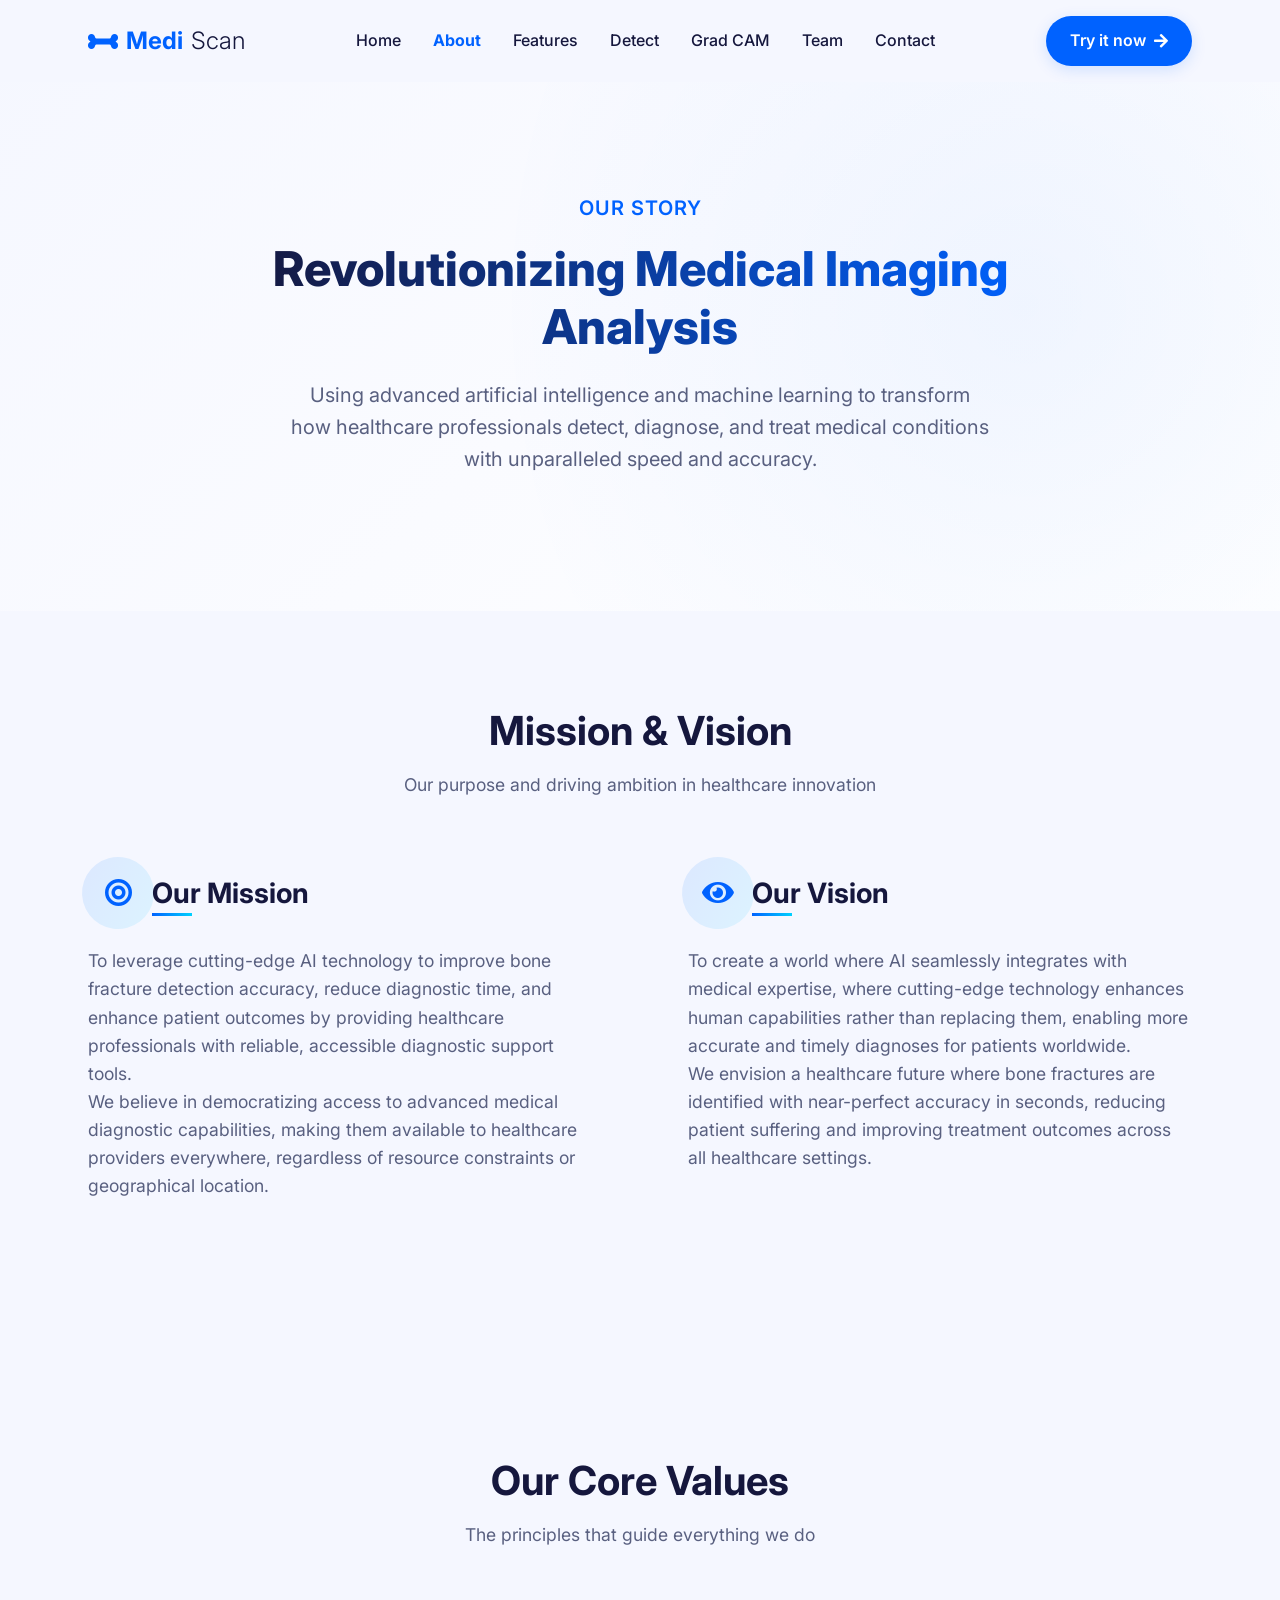
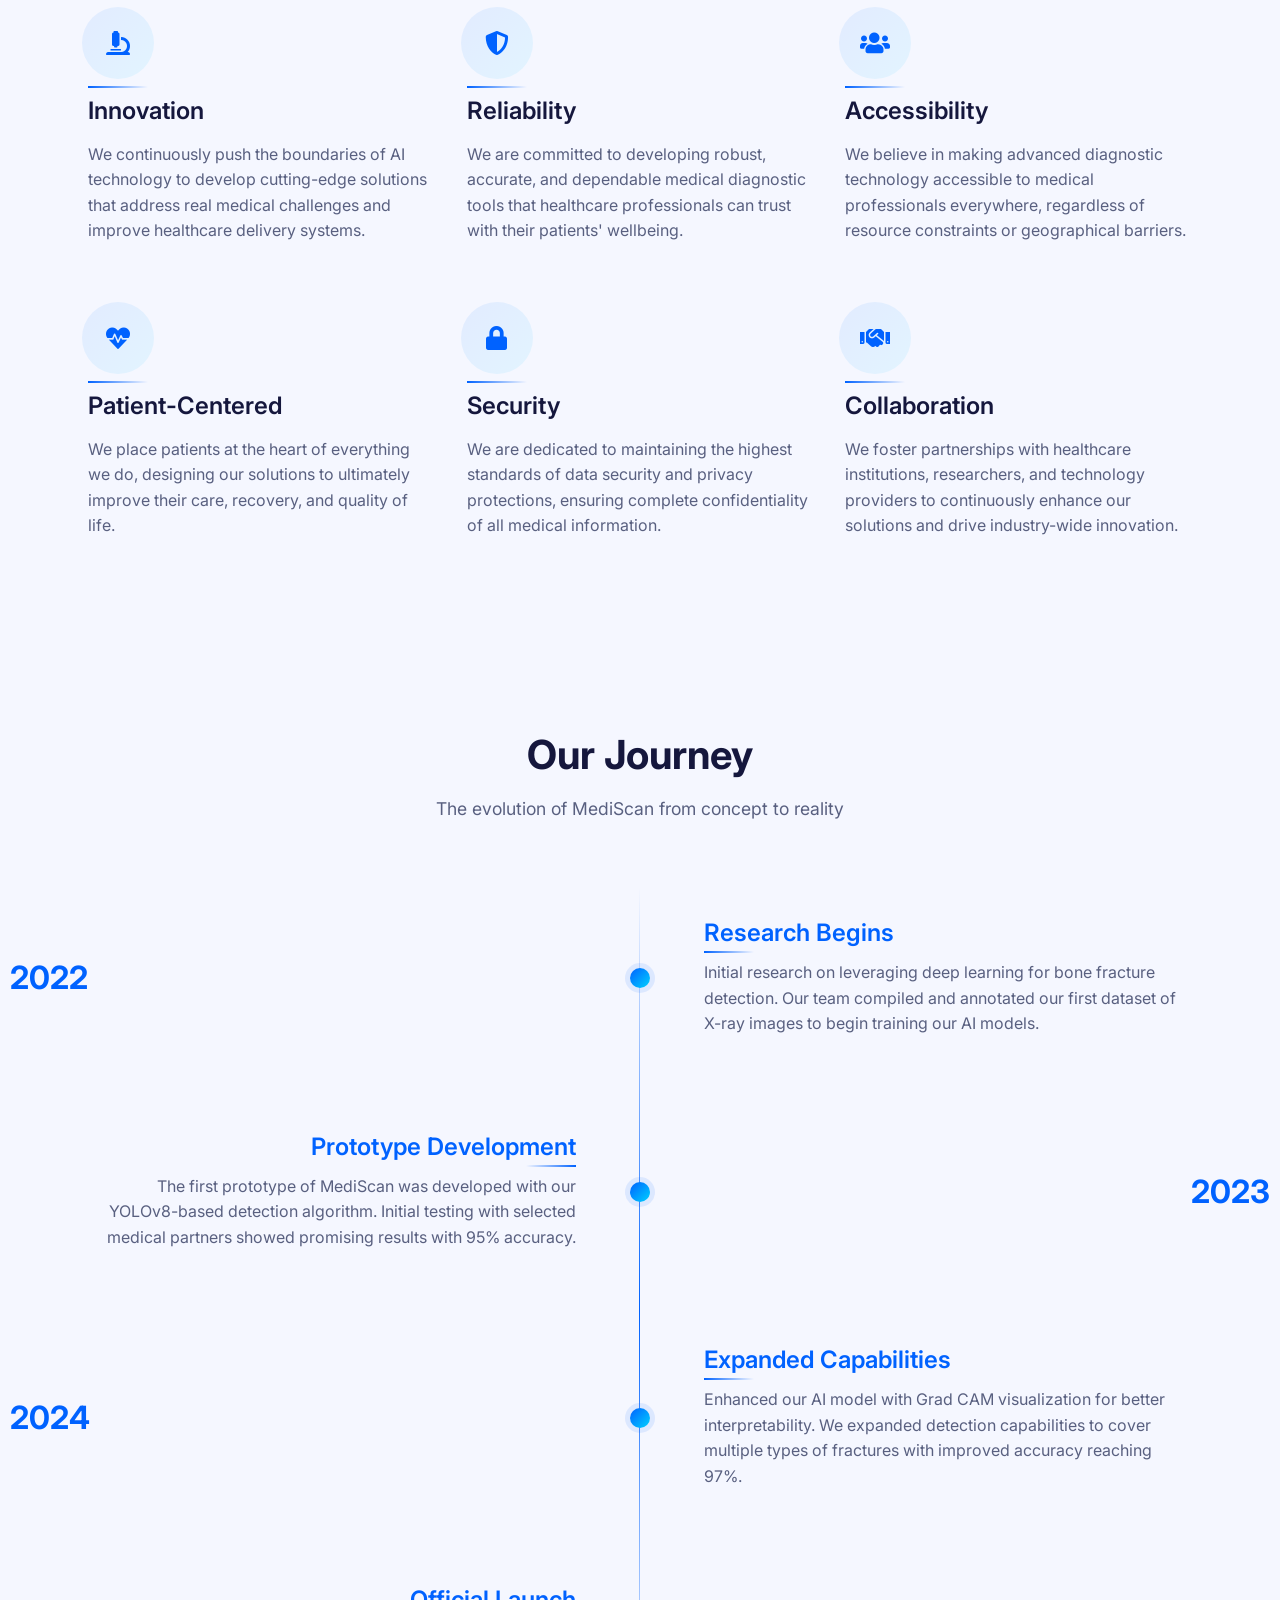
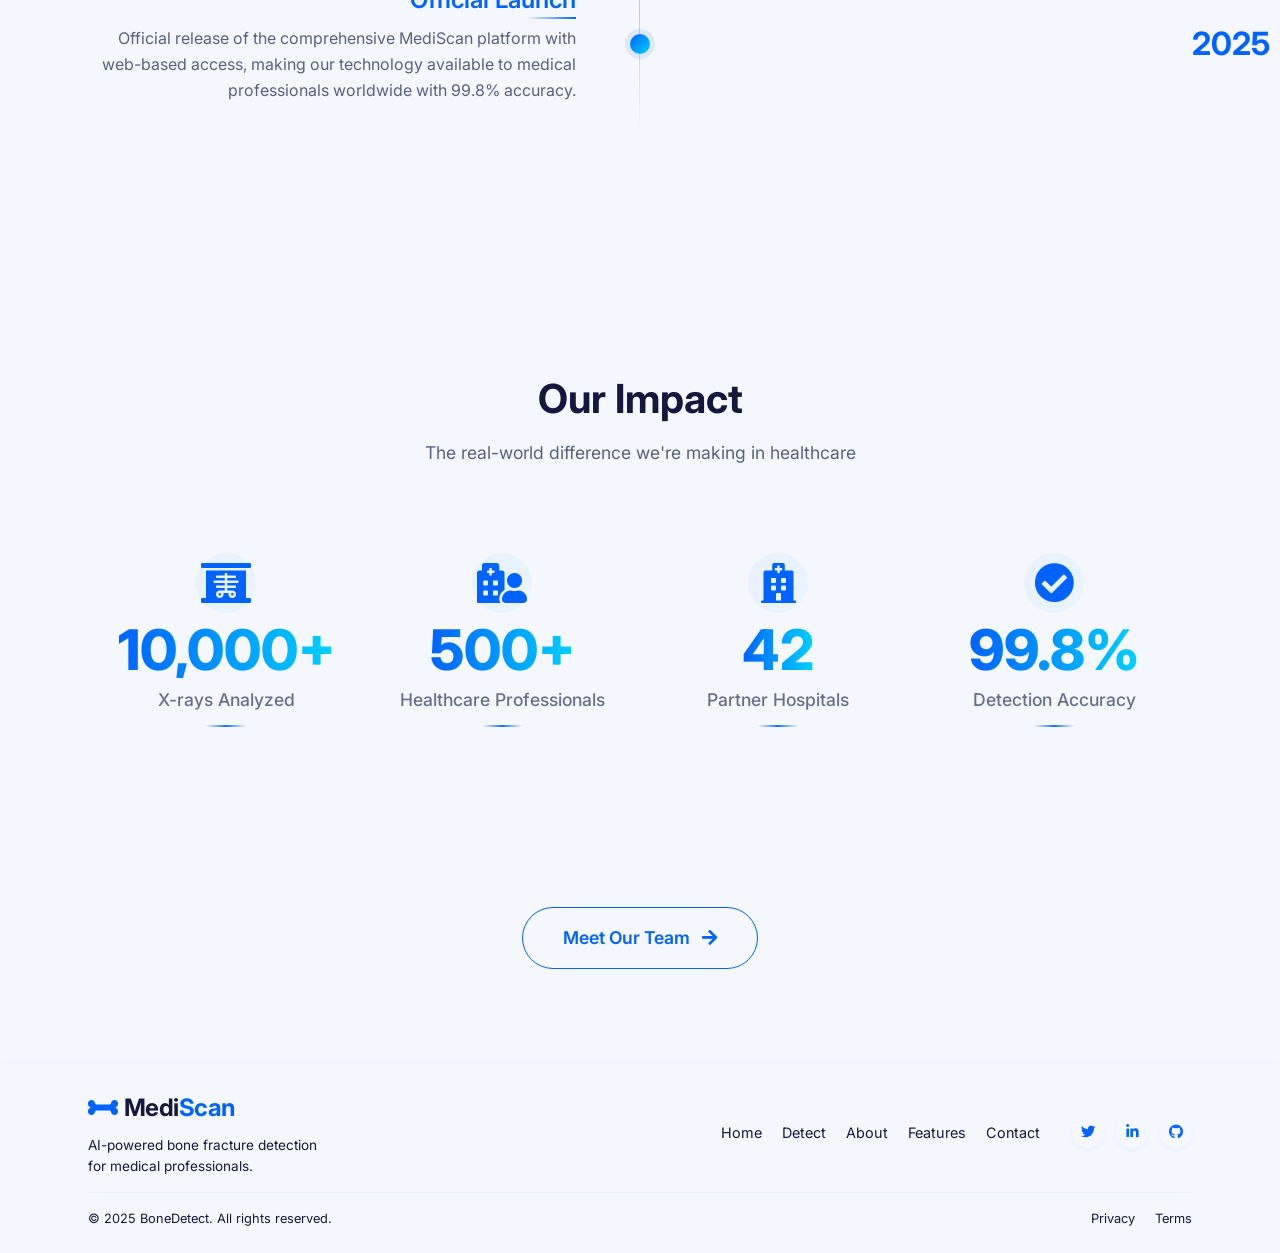
==== frontend/about.html @ df95ae06 "Initial OrthoLens AI project" ====
<!DOCTYPE html>
<html lang="en">
  <head>
    <meta charset="UTF-8" />
    <meta name="viewport" content="width=device-width, initial-scale=1.0" />
    <title>MediScan | About Us</title>
    <link rel="stylesheet" href="styles.css" />
    <link rel="stylesheet" href="footer-styles.css" />
    <link rel="preconnect" href="https://fonts.googleapis.com">
    <link rel="preconnect" href="https://fonts.gstatic.com" crossorigin>
    <link href="https://fonts.googleapis.com/css2?family=Inter:wght@300;400;500;600;700;800&display=swap" rel="stylesheet">
    <link rel="stylesheet" href="https://cdnjs.cloudflare.com/ajax/libs/font-awesome/5.15.4/css/all.min.css" />
    <style>
      /* Custom About Page Styles */
      .about-hero {
        padding: 12rem 0 6rem;
        position: relative;
        overflow: hidden;
        background: linear-gradient(135deg, var(--surface-2) 0%, var(--white) 100%);
      }
      
      .about-hero-shape {
        position: absolute;
        top: -50%;
        right: -20%;
        width: 80%;
        height: 200%;
        background: radial-gradient(circle at center, rgba(0, 98, 255, 0.05) 0%, rgba(234, 239, 255, 0) 70%);
        border-radius: 50%;
        z-index: 0;
        animation: float 10s ease-in-out infinite;
      }
      
      .about-hero-content {
        position: relative;
        z-index: 1;
        max-width: 800px;
        margin: 0 auto;
        text-align: center;
      }
      
      .about-subtitle {
        font-size: 1.25rem;
        color: var(--primary);
        margin-bottom: 1rem;
        font-weight: 600;
        letter-spacing: 1px;
        text-transform: uppercase;
      }
      
      .about-title {
        font-size: 3rem;
        line-height: 1.2;
        margin-bottom: 1.5rem;
        font-weight: 800;
        background: linear-gradient(90deg, var(--text) 0%, var(--primary) 100%);
        -webkit-background-clip: text;
        -webkit-text-fill-color: transparent;
      }
      
      .about-description {
        font-size: 1.25rem;
        color: var(--text-light);
        margin-bottom: 2.5rem;
        max-width: 700px;
        margin-left: auto;
        margin-right: auto;
      }
      
      .about-section {
        padding: 6rem 0;
        position: relative;
      }
      
      .about-section.bg-light {
        background-color: var(--surface-2);
      }
      
      .section-header {
        text-align: center;
        max-width: 700px;
        margin: 0 auto 4rem;
      }
      
      .section-title {
        font-size: 2.5rem;
        font-weight: 700;
        margin-bottom: 1rem;
        color: var(--text);
      }
      
      .section-subtitle {
        font-size: 1.1rem;
        color: var(--text-light);
      }
      
      /* Mission & Vision Styles - Modern Flowing Design */
      .mission-vision-container {
        display: grid;
        grid-template-columns: repeat(2, 1fr);
        gap: 6rem;
        margin-bottom: 4rem;
        position: relative;
      }
      
      .mission-vision-container::after {
        content: "";
        position: absolute;
        top: 10%;
        left: 50%;
        height: 80%;
        width: 1px;
        background: linear-gradient(to bottom, transparent, var(--primary-light), transparent);
      }
      
      .mission-content, .vision-content {
        position: relative;
      }
      
      .mv-icon {
        display: inline-flex;
        align-items: center;
        justify-content: center;
        width: 60px;
        height: 60px;
        margin-bottom: 1.5rem;
        font-size: 1.75rem;
        color: var(--primary);
        position: relative;
        background: none;
      }
      
      .mv-icon::before {
        content: "";
        position: absolute;
        width: 100%;
        height: 100%;
        background: linear-gradient(135deg, rgba(0, 98, 255, 0.1) 0%, rgba(0, 209, 255, 0.1) 100%);
        border-radius: 50%;
        transform: scale(1.2) rotate(-15deg);
        z-index: -1;
      }
      
      .mv-title {
        font-size: 1.75rem;
        margin-bottom: 1rem;
        font-weight: 700;
        color: var(--text);
        position: relative;
        display: inline-block;
      }
      
      .mv-title::after {
        content: "";
        position: absolute;
        bottom: -5px;
        left: 0;
        width: 40px;
        height: 3px;
        background: linear-gradient(90deg, var(--primary) 0%, var(--accent) 100%);
      }
      
      .mv-text {
        color: var(--text-light);
        font-size: 1.1rem;
        line-height: 1.6;
      }
      
      /* Values Section - Modern Flowing Design */
      .values-container {
        display: grid;
        grid-template-columns: repeat(6, 1fr);
        gap: 4rem 2rem;
      }
      
      .value-item {
        grid-column: span 2;
        position: relative;
        transition: transform 0.3s ease;
      }
      
      .value-item:hover {
        transform: translateY(-8px);
      }
      
      .value-icon {
        width: 60px;
        height: 60px;
        display: flex;
        align-items: center;
        justify-content: center;
        margin-bottom: 1.5rem;
        font-size: 1.5rem;
        position: relative;
        color: var(--primary);
      }
      
      .value-icon::before {
        content: "";
        position: absolute;
        width: 100%;
        height: 100%;
        background: linear-gradient(135deg, rgba(0, 98, 255, 0.08) 0%, rgba(0, 209, 255, 0.08) 100%);
        border-radius: 50%;
        transform: scale(1.2);
        z-index: -1;
      }
      
      .value-icon::after {
        content: "";
        position: absolute;
        width: 100%;
        height: 2px;
        background: linear-gradient(90deg, var(--primary) 0%, transparent 100%);
        bottom: -15px;
        left: 0;
      }
      
      .value-title {
        font-size: 1.5rem;
        margin-bottom: 1rem;
        font-weight: 600;
        color: var(--text);
        position: relative;
        display: inline-block;
      }
      
      .value-description {
        color: var(--text-light);
        font-size: 1rem;
        line-height: 1.6;
      }
      
      /* Timeline Section - Modern Flowing Design */
      .timeline {
        position: relative;
        max-width: 1100px;
        margin: 3rem auto;
        padding: 2rem 0;
      }
      
      .timeline::before {
        content: '';
        position: absolute;
        top: 0;
        left: 50%;
        margin-left: -1px;
        width: 1px;
        height: 100%;
        background: linear-gradient(to bottom, transparent, var(--primary), transparent);
      }
      
      .timeline-item {
        position: relative;
        margin-bottom: 6rem;
        display: grid;
        grid-template-columns: 1fr 1fr;
        align-items: center;
      }
      
      .timeline-item:last-child {
        margin-bottom: 0;
      }
      
      .timeline-item:nth-child(odd) .timeline-content {
        grid-column: 2;
        grid-row: 1;
        padding-left: 4rem;
        text-align: left;
      }
      
      .timeline-item:nth-child(even) .timeline-content {
        grid-column: 1;
        grid-row: 1;
        padding-right: 4rem;
        text-align: right;
      }
      
      .timeline-content {
        position: relative;
        transition: transform 0.3s ease;
      }
      
      .timeline-item:nth-child(odd) .timeline-content:hover {
        transform: translateX(10px);
      }
      
      .timeline-item:nth-child(even) .timeline-content:hover {
        transform: translateX(-10px);
      }
      
      .timeline-year {
        position: absolute;
        top: 50%;
        color: var(--primary);
        display: flex;
        align-items: center;
        justify-content: center;
        font-weight: 700;
        transform: translateY(-50%);
        z-index: 2;
        font-size: 2rem;
        background: none;
      }
      
      .timeline-item:nth-child(odd) .timeline-year {
        left: -80px;
      }
      
      .timeline-item:nth-child(even) .timeline-year {
        right: -80px;
      }
      
      .timeline-item::after {
        content: '';
        position: absolute;
        top: 50%;
        left: 50%;
        width: 20px;
        height: 20px;
        border-radius: 50%;
        background: linear-gradient(135deg, var(--primary) 0%, var(--accent) 100%);
        transform: translate(-50%, -50%);
        z-index: 1;
        box-shadow: 0 0 0 5px rgba(0, 98, 255, 0.1);
      }
      
      .timeline-title {
        font-size: 1.5rem;
        margin-bottom: 0.75rem;
        font-weight: 600;
        color: var(--primary);
        position: relative;
        display: inline-block;
      }
      
      .timeline-item:nth-child(odd) .timeline-title::after {
        content: "";
        position: absolute;
        bottom: -5px;
        left: 0;
        width: 50px;
        height: 2px;
        background: linear-gradient(90deg, var(--primary), transparent);
      }
      
      .timeline-item:nth-child(even) .timeline-title::after {
        content: "";
        position: absolute;
        bottom: -5px;
        right: 0;
        width: 50px;
        height: 2px;
        background: linear-gradient(90deg, transparent, var(--primary));
      }
      
      .timeline-description {
        color: var(--text-light);
        font-size: 1rem;
        line-height: 1.6;
      }
      
      /* Stats Section - Modern Flowing Design */
      .stats-row {
        display: flex;
        flex-wrap: wrap;
        justify-content: space-between;
        position: relative;
        padding: 2rem 0;
      }
      
      .stat-block {
        flex: 1;
        min-width: 200px;
        padding: 0 2rem;
        margin-bottom: 2rem;
        position: relative;
        display: flex;
        flex-direction: column;
        align-items: center;
        transition: transform 0.3s ease;
      }
      
      .stat-block:hover {
        transform: translateY(-10px);
      }
      
      .stat-block::after {
        content: "";
        position: absolute;
        top: 10%;
        right: 0;
        width: 1px;
        height: 80%;
        background: linear-gradient(to bottom, transparent, var(--primary-light) 30%, var(--primary-light) 70%, transparent);
        opacity: 0.5;
      }
      
      .stat-block:last-child::after {
        display: none;
      }
      
      .stat-icon {
        position: relative;
        width: auto;
        height: auto;
        border-radius: 0;
        display: flex;
        align-items: center;
        justify-content: center;
        margin-bottom: 1.2rem;
        color: var(--primary);
        font-size: 2.5rem;
        background: none;
        transform: none;
      }
      
      .stat-icon::before {
        content: "";
        position: absolute;
        width: 60px;
        height: 60px;
        background: linear-gradient(135deg, rgba(0, 98, 255, 0.05) 0%, rgba(0, 209, 255, 0.05) 100%);
        border-radius: 50%;
        transform: scale(1) rotate(-15deg);
        z-index: -1;
      }
      
      .stat-number {
        font-size: 3.5rem;
        font-weight: 800;
        margin-bottom: 0.5rem;
        background: linear-gradient(90deg, var(--primary) 0%, var(--accent) 100%);
        -webkit-background-clip: text;
        -webkit-text-fill-color: transparent;
        line-height: 1;
      }
      
      .stat-label {
        color: var(--text-light);
        font-size: 1.1rem;
        font-weight: 500;
        text-align: center;
        position: relative;
      }
      
      .stat-label::after {
        content: "";
        position: absolute;
        bottom: -12px;
        left: 50%;
        transform: translateX(-50%);
        width: 40px;
        height: 2px;
        background: linear-gradient(90deg, transparent, var(--primary), transparent);
      }
      
      .team-preview {
        margin-top: 5rem;
        text-align: center;
        position: relative;
        padding-top: 3rem;
      }
      
      .team-preview::before {
        content: "";
        position: absolute;
        top: 0;
        left: 50%;
        transform: translateX(-50%);
        width: 200px;
        height: 1px;
        background: linear-gradient(90deg, transparent, var(--primary-light), transparent);
      }
      
      .team-cta {
        display: inline-flex;
        align-items: center;
        gap: 0.75rem;
        background: none;
        color: var(--primary);
        border: 1px solid var(--primary);
        border-radius: 50px;
        padding: 1rem 2.5rem;
        font-size: 1.1rem;
        font-weight: 600;
        text-decoration: none;
        transition: all 0.3s ease;
        position: relative;
        overflow: hidden;
        z-index: 1;
      }
      
      .team-cta::before {
        content: "";
        position: absolute;
        top: 0;
        left: 0;
        width: 0;
        height: 100%;
        background: linear-gradient(90deg, var(--primary) 0%, var(--primary-dark) 100%);
        transition: all 0.3s ease;
        z-index: -1;
      }
      
      .team-cta:hover {
        color: white;
        transform: translateY(-5px);
        box-shadow: 0 10px 20px rgba(0, 98, 255, 0.15);
      }
      
      .team-cta:hover::before {
        width: 100%;
      }
      
      @media (max-width: 992px) {
        .about-title {
          font-size: 2.5rem;
        }
        
        .mission-vision-container {
          grid-template-columns: 1fr;
          gap: 4rem;
        }
        
        .values-container {
          grid-template-columns: repeat(2, 1fr);
        }
        
        .value-item {
          grid-column: span 1;
        }
      }
      
      @media (max-width: 768px) {
        .about-hero {
          padding: 9rem 0 4rem;
        }
        
        .about-title {
          font-size: 2.2rem;
        }
        
        .about-description {
          font-size: 1.1rem;
        }
        
        .section-title {
          font-size: 2rem;
        }
        
        .values-container {
          grid-template-columns: 1fr;
        }
        
        .timeline::before {
          left: 30px;
        }
        
        .timeline-item {
          grid-template-columns: 1fr;
        }
        
        .timeline-item:nth-child(odd) .timeline-content,
        .timeline-item:nth-child(even) .timeline-content {
          grid-column: 1;
          grid-row: 1;
          padding-left: 60px;
          padding-right: 0;
          text-align: left;
        }
        
        .timeline-item:nth-child(odd) .timeline-year,
        .timeline-item:nth-child(even) .timeline-year {
          left: 0;
          top: 0;
          transform: none;
          width: 80px;
        }
        
        .timeline-item::after {
          left: 30px;
        }
        
        .stat-block::after {
          display: none;
        }
        
        .stat-block {
          flex-basis: 50%;
        }
      }
      
      @media (max-width: 576px) {
        .stat-block {
          flex-basis: 100%;
        }
      }
      
      /* Animations */
      @keyframes float {
        0% {
          transform: translateY(0) rotate(0);
        }
        50% {
          transform: translateY(-30px) rotate(8deg);
        }
        100% {
          transform: translateY(0) rotate(0);
        }
      }
    </style>
  </head>

  <body>
    <!-- NAVIGATION PLACEHOLDER -->
    <div id="nav-placeholder"></div>

    <!-- CONTENT SECTIONS -->
    <main class="about-page">
      <!-- ABOUT HERO SECTION -->
      <section class="about-hero">
        <div class="about-hero-shape"></div>
        <div class="container">
          <div class="about-hero-content">
            <p class="about-subtitle">Our Story</p>
            <h1 class="about-title">Revolutionizing Medical Imaging Analysis</h1>
            <p class="about-description">
              Using advanced artificial intelligence and machine learning to transform how healthcare professionals detect, diagnose, and treat medical conditions with unparalleled speed and accuracy.
            </p>
          </div>
        </div>
      </section>

      <!-- MISSION & VISION SECTION -->
      <section class="about-section">
        <div class="container">
          <div class="section-header">
            <h2 class="section-title">Mission & Vision</h2>
            <p class="section-subtitle">Our purpose and driving ambition in healthcare innovation</p>
          </div>

          <div class="mission-vision-container">
            <div class="mission-content">
              <div class="mv-icon">
                <i class="fas fa-bullseye"></i>
              </div>
              <h3 class="mv-title">Our Mission</h3>
              <p class="mv-text">
                To leverage cutting-edge AI technology to improve bone fracture detection accuracy, reduce diagnostic time, and enhance patient outcomes by providing healthcare professionals with reliable, accessible diagnostic support tools.
              </p>
              <p class="mv-text">
                We believe in democratizing access to advanced medical diagnostic capabilities, making them available to healthcare providers everywhere, regardless of resource constraints or geographical location.
              </p>
            </div>

            <div class="vision-content">
              <div class="mv-icon">
                <i class="fas fa-eye"></i>
              </div>
              <h3 class="mv-title">Our Vision</h3>
              <p class="mv-text">
                To create a world where AI seamlessly integrates with medical expertise, where cutting-edge technology enhances human capabilities rather than replacing them, enabling more accurate and timely diagnoses for patients worldwide.
              </p>
              <p class="mv-text">
                We envision a healthcare future where bone fractures are identified with near-perfect accuracy in seconds, reducing patient suffering and improving treatment outcomes across all healthcare settings.
              </p>
            </div>
          </div>
        </div>
      </section>

      <!-- CORE VALUES SECTION -->
      <section class="about-section bg-light">
        <div class="container">
          <div class="section-header">
            <h2 class="section-title">Our Core Values</h2>
            <p class="section-subtitle">The principles that guide everything we do</p>
          </div>

          <div class="values-container">
            <div class="value-item">
              <div class="value-icon">
                <i class="fas fa-microscope"></i>
              </div>
              <h3 class="value-title">Innovation</h3>
              <p class="value-description">
                We continuously push the boundaries of AI technology to develop cutting-edge solutions that address real medical challenges and improve healthcare delivery systems.
              </p>
            </div>

            <div class="value-item">
              <div class="value-icon">
                <i class="fas fa-shield-alt"></i>
              </div>
              <h3 class="value-title">Reliability</h3>
              <p class="value-description">
                We are committed to developing robust, accurate, and dependable medical diagnostic tools that healthcare professionals can trust with their patients' wellbeing.
              </p>
            </div>

            <div class="value-item">
              <div class="value-icon">
                <i class="fas fa-users"></i>
              </div>
              <h3 class="value-title">Accessibility</h3>
              <p class="value-description">
                We believe in making advanced diagnostic technology accessible to medical professionals everywhere, regardless of resource constraints or geographical barriers.
              </p>
            </div>

            <div class="value-item">
              <div class="value-icon">
                <i class="fas fa-heartbeat"></i>
              </div>
              <h3 class="value-title">Patient-Centered</h3>
              <p class="value-description">
                We place patients at the heart of everything we do, designing our solutions to ultimately improve their care, recovery, and quality of life.
              </p>
            </div>

            <div class="value-item">
              <div class="value-icon">
                <i class="fas fa-lock"></i>
              </div>
              <h3 class="value-title">Security</h3>
              <p class="value-description">
                We are dedicated to maintaining the highest standards of data security and privacy protections, ensuring complete confidentiality of all medical information.
              </p>
            </div>

            <div class="value-item">
              <div class="value-icon">
                <i class="fas fa-handshake"></i>
              </div>
              <h3 class="value-title">Collaboration</h3>
              <p class="value-description">
                We foster partnerships with healthcare institutions, researchers, and technology providers to continuously enhance our solutions and drive industry-wide innovation.
              </p>
            </div>
          </div>
        </div>
      </section>

      <!-- TIMELINE SECTION -->
      <section class="about-section">
        <div class="container">
          <div class="section-header">
            <h2 class="section-title">Our Journey</h2>
            <p class="section-subtitle">The evolution of MediScan from concept to reality</p>
          </div>

          <div class="timeline">
            <div class="timeline-item">
              <div class="timeline-content">
                <h3 class="timeline-title">Research Begins</h3>
                <p class="timeline-description">
                  Initial research on leveraging deep learning for bone fracture detection. Our team compiled and annotated our first dataset of X-ray images to begin training our AI models.
                </p>
              </div>
              <div class="timeline-year">2022</div>
            </div>

            <div class="timeline-item">
              <div class="timeline-content">
                <h3 class="timeline-title">Prototype Development</h3>
                <p class="timeline-description">
                  The first prototype of MediScan was developed with our YOLOv8-based detection algorithm. Initial testing with selected medical partners showed promising results with 95% accuracy.
                </p>
              </div>
              <div class="timeline-year">2023</div>
            </div>

            <div class="timeline-item">
              <div class="timeline-content">
                <h3 class="timeline-title">Expanded Capabilities</h3>
                <p class="timeline-description">
                  Enhanced our AI model with Grad CAM visualization for better interpretability. We expanded detection capabilities to cover multiple types of fractures with improved accuracy reaching 97%.
                </p>
              </div>
              <div class="timeline-year">2024</div>
            </div>

            <div class="timeline-item">
              <div class="timeline-content">
                <h3 class="timeline-title">Official Launch</h3>
                <p class="timeline-description">
                  Official release of the comprehensive MediScan platform with web-based access, making our technology available to medical professionals worldwide with 99.8% accuracy.
                </p>
              </div>
              <div class="timeline-year">2025</div>
            </div>
          </div>
        </div>
      </section>

      <!-- STATS SECTION -->
      <section class="about-section bg-light">
        <div class="container">
          <div class="section-header">
            <h2 class="section-title">Our Impact</h2>
            <p class="section-subtitle">The real-world difference we're making in healthcare</p>
          </div>

          <div class="stats-row">
            <div class="stat-block">
              <div class="stat-icon">
                <i class="fas fa-x-ray"></i>
              </div>
              <div class="stat-number">10,000+</div>
              <div class="stat-label">X-rays Analyzed</div>
            </div>

            <div class="stat-block">
              <div class="stat-icon">
                <i class="fas fa-hospital-user"></i>
              </div>
              <div class="stat-number">500+</div>
              <div class="stat-label">Healthcare Professionals</div>
            </div>

            <div class="stat-block">
              <div class="stat-icon">
                <i class="fas fa-hospital"></i>
              </div>
              <div class="stat-number">42</div>
              <div class="stat-label">Partner Hospitals</div>
            </div>

            <div class="stat-block">
              <div class="stat-icon">
                <i class="fas fa-check-circle"></i>
              </div>
              <div class="stat-number">99.8%</div>
              <div class="stat-label">Detection Accuracy</div>
            </div>
          </div>

          <div class="team-preview">
            <a href="team.html" class="team-cta">
              Meet Our Team <i class="fas fa-arrow-right"></i>
            </a>
          </div>
        </div>
      </section>
    </main>

    <!-- FOOTER -->
    <div id="footer-placeholder"></div>

    <!-- Scripts -->
    <script src="nav-handler.js"></script>
    <script src="footer-handler.js"></script>
    <script>
      // Animation on scroll
      const animatedSections = document.querySelectorAll('.mission-content, .vision-content, .value-item, .timeline-item, .stat-block');
      
      const observer = new IntersectionObserver((entries) => {
        entries.forEach(entry => {
          if (entry.isIntersecting) {
            entry.target.style.opacity = '1';
            entry.target.style.transform = 'translateY(0)';
            observer.unobserve(entry.target);
          }
        });
      }, { threshold: 0.15 });
      
      animatedSections.forEach(el => {
        el.style.opacity = '0';
        el.style.transform = 'translateY(30px)';
        el.style.transition = 'opacity 0.6s ease, transform 0.6s ease';
        observer.observe(el);
      });
    </script>
  </body>
</html>
---- frontend/styles.css ----
:root {
  /* Modern color palette */
  --primary: #0062FF;
  --primary-dark: #0048c2;
  --secondary: #EAEFFF;
  --accent: #00D1FF;
  --text: #15173D;
  --text-light: #596080;
  --bg: #FFFFFF;
  --white: #ffffff;
  --error: #FF8A80;
  --success: #81C784;
  --bone: #FAFBFF;
  --surface-1: #FFFFFF;
  --surface-2: #F5F7FF;
  --shadow: 0 4px 20px rgba(0, 98, 255, 0.08);
  --card-shadow: 0 8px 30px rgba(0, 98, 255, 0.05);
  --transition: all 0.3s ease;
  --font-xs: 0.875rem;    /* 14px */
  --font-sm: 1rem;        /* 16px */
  --font-md: 1.125rem;    /* 18px */
  --font-lg: 1.25rem;     /* 20px */
  --font-xl: 1.5rem;      /* 24px */
  --font-2xl: 2rem;       /* 32px */
  --font-3xl: 2.5rem;     /* 40px */
  --font-4xl: 3.5rem;     /* 56px */
  --heading-font: 'Inter', sans-serif;
  --body-font: 'Inter', sans-serif;
}

* {
  margin: 0;
  padding: 0;
  box-sizing: border-box;
}

/* Core Animations */
@keyframes fade-in {
  0% { opacity: 0; transform: translateY(20px); }
  100% { opacity: 1; transform: translateY(0); }
}

@keyframes slide-in-left {
  0% { opacity: 0; transform: translateX(-30px); }
  100% { opacity: 1; transform: translateX(0); }
}

@keyframes slide-in-right {
  0% { opacity: 0; transform: translateX(30px); }
  100% { opacity: 1; transform: translateX(0); }
}

@keyframes scale-in {
  0% { opacity: 0; transform: scale(0.9); }
  100% { opacity: 1; transform: scale(1); }
}

@keyframes float {
  0% { transform: translateY(0px); }
  50% { transform: translateY(-10px); }
  100% { transform: translateY(0px); }
}

body {
  font-family: var(--body-font), -apple-system, BlinkMacSystemFont, 'Segoe UI', Roboto, sans-serif;
  background-color: var(--surface-2);
  color: var(--text);
  line-height: 1.6;
  overflow-x: hidden;
  margin: 0;
}

/* HEADER AND NAVIGATION */
.header {
  position: fixed;
  width: 100%;
  z-index: 1000;
  transition: background-color 0.3s ease, box-shadow 0.3s ease;
  padding: 1rem 0;
  background-color: var(--surface-2);
}

.header.scrolled {
  background-color: var(--surface-2);
  backdrop-filter: blur(10px);
  box-shadow: 0 4px 20px rgba(0, 0, 0, 0.06);
}

.container {
  width: 90%;
  max-width: 1400px;
  margin: 0 auto;
}

.nav-container {
  display: flex;
  justify-content: space-between;
  align-items: center;
}

.logo {
  font-weight: 700;
  font-size: 1.5rem;
  color: var(--primary);
  text-decoration: none;
  display: flex;
  align-items: center;
  gap: 0.5rem;
}

.logo span {
  font-weight: 300;
  color: var(--text);
}

.nav-links {
  display: flex;
  gap: 2rem;
  align-items: center;
}

.nav-links a {
  color: var(--text);
  text-decoration: none;
  font-weight: 500;
  font-size: 1rem;
  transition: color 0.3s ease;
  position: relative;
}

.nav-links a::after {
  content: '';
  position: absolute;
  bottom: -5px;
  left: 0;
  width: 0;
  height: 2px;
  background-color: var(--primary);
  transition: width 0.3s ease;
}

.nav-links a:hover {
  color: var(--primary);
}

.nav-links a:hover::after {
  width: 100%;
}

.cta-button {
  background-color: var(--primary);
  color: var(--white);
  border: none;
  border-radius: 50px;
  padding: 0.75rem 1.5rem;
  font-weight: 600;
  cursor: pointer;
  transition: transform 0.3s ease, background-color 0.3s ease, box-shadow 0.3s ease;
  box-shadow: 0 4px 15px rgba(0, 98, 255, 0.15);
  display: inline-flex;
  align-items: center;
  gap: 0.5rem;
  text-decoration: none;
}

.cta-button:hover {
  background-color: var(--primary-dark);
  transform: translateY(-2px);
  box-shadow: 0 6px 20px rgba(0, 98, 255, 0.2);
}

.mobile-menu-button {
  display: none;
  background: none;
  border: none;
  color: var(--text);
  font-size: 1.5rem;
  cursor: pointer;
}

/* MOBILE NAVIGATION */
.mobile-nav {
  position: fixed;
  top: 0;
  left: 0;
  width: 100%;
  height: 100vh;
  background-color: var(--white);
  display: flex;
  flex-direction: column;
  padding: 2rem;
  transform: translateY(-100%);
  transition: transform 0.3s ease;
  z-index: 1001;
}

.mobile-nav.active {
  transform: translateY(0);
}

.mobile-nav-header {
  display: flex;
  justify-content: space-between;
  align-items: center;
  margin-bottom: 2rem;
}

.mobile-nav-close {
  background: none;
  border: none;
  font-size: 1.5rem;
  cursor: pointer;
}

.mobile-nav-links {
  display: flex;
  flex-direction: column;
  gap: 1.5rem;
}

.mobile-nav-links a {
  color: var(--text);
  text-decoration: none;
  font-size: 1.2rem;
  font-weight: 600;
}

/* HERO SECTION */
.hero {
  padding: 10rem 0 6rem;
  position: relative;
  overflow: hidden;
}

.hero-bg {
  position: absolute;
  top: -50%;
  right: -20%;
  width: 80%;
  height: 200%;
  background: radial-gradient(circle at center, rgba(0, 98, 255, 0.05) 0%, rgba(234, 239, 255, 0) 70%);
  border-radius: 50%;
  z-index: -1;
  animation: float 10s ease-in-out infinite;
}

.hero-grid {
  display: grid;
  grid-template-columns: 1.2fr 0.8fr;
  gap: 3rem;
  align-items: center;
}

.hero-content {
  animation: fade-in 1s ease forwards;
}

.hero-image {
  position: relative;
}

.hero-image img {
  width: 100%;
  border-radius: 12px;
  box-shadow: 0 20px 40px rgba(0, 0, 0, 0.08);
  animation: scale-in 1s ease forwards;
}

.hero-badge {
  position: absolute;
  bottom: -20px;
  left: -20px;
  background: var(--white);
  padding: 1rem;
  border-radius: 12px;
  box-shadow: 0 10px 30px rgba(0, 0, 0, 0.06);
  display: flex;
  align-items: center;
  gap: 0.75rem;
  font-weight: 600;
  font-size: 0.9rem;
  animation: slide-in-left 1s 0.5s ease forwards;
  opacity: 0;
  transform: translateX(-30px);
}

.hero-badge-icon {
  background: var(--primary);
  color: var(--white);
  width: 40px;
  height: 40px;
  border-radius: 10px;
  display: flex;
  align-items: center;
  justify-content: center;
  font-size: 1.2rem;
}

.hero-heading {
  font-size: 3.5rem;
  line-height: 1.1;
  margin-bottom: 1.5rem;
  font-family: var(--heading-font);
  font-weight: 800;
  background: linear-gradient(90deg, var(--text) 0%, var(--primary) 100%);
  -webkit-background-clip: text;
  -webkit-text-fill-color: transparent;
}

.hero-subheading {
  font-size: 1.5rem;
  color: var(--primary);
  margin-bottom: 1.5rem;
  font-weight: 600;
}

.hero-description {
  font-size: 1.1rem;
  color: var(--text-light);
  margin-bottom: 2.5rem;
  max-width: 90%;
}

.hero-buttons {
  display: flex;
  gap: 1rem;
}

.btn-primary {
  background-color: var(--primary);
  color: var(--white);
  border: none;
  border-radius: 50px;
  padding: 1rem 2rem;
  font-weight: 600;
  font-size: 1rem;
  cursor: pointer;
  transition: transform 0.3s ease, background-color 0.3s ease, box-shadow 0.3s ease;
  box-shadow: 0 4px 15px rgba(0, 98, 255, 0.15);
  display: inline-flex;
  align-items: center;
  gap: 0.5rem;
  text-decoration: none;
}

.btn-primary:hover {
  background-color: var(--primary-dark);
  transform: translateY(-2px);
  box-shadow: 0 6px 20px rgba(0, 98, 255, 0.2);
}

.btn-secondary {
  background-color: transparent;
  color: var(--text);
  border: 2px solid var(--text-light);
  border-radius: 50px;
  padding: 1rem 2rem;
  font-weight: 600;
  font-size: 1rem;
  cursor: pointer;
  transition: all 0.3s ease;
  display: inline-flex;
  align-items: center;
  gap: 0.5rem;
  text-decoration: none;
}

.btn-secondary:hover {
  border-color: var(--primary);
  color: var(--primary);
  transform: translateY(-2px);
}

/* FEATURES SECTION */
.features {
  padding: 8rem 0;
  position: relative;
}

.section-title {
  font-size: 2.5rem;
  margin-bottom: 1rem;
  text-align: center;
  font-weight: 700;
}

.section-description {
  font-size: 1.1rem;
  color: var(--text-light);
  text-align: center;
  max-width: 700px;
  margin: 0 auto 4rem;
}

.features-grid {
  display: grid;
  grid-template-columns: repeat(3, 1fr);
  gap: 3rem;
}

.feature {
  position: relative;
  opacity: 0;
  transform: translateY(20px);
}

.feature-icon {
  display: inline-flex;
  align-items: center;
  justify-content: center;
  width: 70px;
  height: 70px;
  border-radius: 20px;
  margin-bottom: 1.5rem;
  font-size: 1.75rem;
  color: var(--white);
  position: relative;
}

.feature:nth-child(1) .feature-icon {
  background: linear-gradient(135deg, #4BA3FF, #0062FF);
}

.feature:nth-child(2) .feature-icon {
  background: linear-gradient(135deg, #00D1FF, #00A0FF);
}

.feature:nth-child(3) .feature-icon {
  background: linear-gradient(135deg, #5E7BFE, #3851E0);
}

.feature-title {
  font-size: 1.5rem;
  margin-bottom: 1rem;
  font-weight: 600;
}

.feature-description {
  color: var(--text-light);
  font-size: 1rem;
  line-height: 1.6;
}

/* STATISTICS SECTION */
.stats {
  padding: 0;
}

.stats-container {
  background: linear-gradient(135deg, var(--primary) 0%, #3851E0 100%);
  border-radius: 24px;
  padding: 4rem;
  color: var(--white);
  display: grid;
  grid-template-columns: repeat(3, 1fr);
  gap: 2rem;
  text-align: center;
  box-shadow: 0 20px 40px rgba(0, 98, 255, 0.12);
}

.stat-item {
  opacity: 0;
  transform: translateY(20px);
}

.stat-number {
  font-size: 3.5rem;
  font-weight: 700;
  line-height: 1;
  margin-bottom: 0.5rem;
}

.stat-label {
  font-size: 1rem;
  opacity: 0.9;
  font-weight: 500;
}

/* WORKFLOW SECTION */
.workflow {
  padding: 8rem 0;
  position: relative;
  overflow: hidden;
}

.workflow-grid {
  display: grid;
  grid-template-columns: repeat(3, 1fr);
  gap: 3rem;
  counter-reset: workflow-counter;
}

.workflow-item {
  position: relative;
  padding-left: 3rem;
  opacity: 0;
  transform: translateY(20px);
}

.workflow-item:before {
  counter-increment: workflow-counter;
  content: counter(workflow-counter);
  position: absolute;
  left: 0;
  top: 0;
  width: 50px;
  height: 50px;
  background-color: var(--primary);
  color: var(--white);
  border-radius: 50%;
  display: flex;
  align-items: center;
  justify-content: center;
  font-weight: 600;
  font-size: 1.25rem;
}

.workflow-title {
  font-size: 1.5rem;
  margin-bottom: 1rem;
  font-weight: 600;
}

.workflow-description {
  color: var(--text-light);
  font-size: 1rem;
  line-height: 1.6;
}

.workflow-connect {
  position: absolute;
  height: 2px;
  background-color: var(--primary);
  top: 25px;
  width: calc(33.333% - 5rem);
  left: calc(16.666% + 2.5rem);
  opacity: 0.3;
}

.workflow-connect:nth-child(2) {
  left: calc(50% + 2.5rem);
}

/* TESTIMONIALS SECTION */
.testimonials {
  padding: 8rem 0;
  background-color: var(--surface-2);
}

.testimonials-grid {
  display: grid;
  grid-template-columns: repeat(2, 1fr);
  gap: 2rem;
}

.testimonial {
  background: var(--surface-1);
  border-radius: 16px;
  padding: 2.5rem;
  box-shadow: 0 8px 30px rgba(0, 0, 0, 0.04);
  position: relative;
  opacity: 0;
  transform: translateY(20px);
}

.testimonial-quote {
  font-size: 1.25rem;
  color: var(--text);
  margin-bottom: 1.5rem;
  font-weight: 500;
  line-height: 1.6;
  position: relative;
}

.testimonial-quote::before {
  content: '"';
  position: absolute;
  top: -20px;
  left: -10px;
  font-size: 5rem;
  color: rgba(0, 98, 255, 0.1);
  font-family: serif;
  line-height: 1;
}

.testimonial-author {
  display: flex;
  align-items: center;
  gap: 1rem;
}

.testimonial-avatar {
  width: 50px;
  height: 50px;
  border-radius: 50%;
  background-color: var(--primary);
  color: var(--white);
  display: flex;
  align-items: center;
  justify-content: center;
  font-weight: 600;
  font-size: 1.25rem;
}

.testimonial-info {
  flex: 1;
}

.testimonial-name {
  font-weight: 600;
  font-size: 1.1rem;
  margin-bottom: 0.25rem;
}

.testimonial-role {
  color: var(--text-light);
  font-size: 0.9rem;
}

/* CTA SECTION */
.cta {
  padding: 8rem 0;
  position: relative;
  overflow: hidden;
}

.cta-container {
  background: linear-gradient(135deg, var(--primary) 0%, #3851E0 100%);
  border-radius: 24px;
  padding: 5rem 3rem;
  color: var(--white);
  text-align: center;
  position: relative;
  z-index: 1;
  box-shadow: 0 20px 40px rgba(0, 98, 255, 0.12);
  animation: scale-in 1s ease forwards;
}

.cta-bg {
  position: absolute;
  top: 0;
  left: 0;
  width: 100%;
  height: 100%;
  background: url('data:image/svg+xml;utf8,<svg width="100" height="100" viewBox="0 0 100 100" xmlns="http://www.w3.org/2000/svg"><circle cx="50" cy="50" r="40" fill="rgba(255,255,255,0.05)"/></svg>');
  background-size: 100px 100px;
  opacity: 0.5;
  z-index: -1;
}

.cta-title {
  font-size: 2.5rem;
  margin-bottom: 1.5rem;
  font-weight: 700;
}

.cta-description {
  font-size: 1.1rem;
  margin-bottom: 2.5rem;
  max-width: 700px;
  margin-left: auto;
  margin-right: auto;
  opacity: 0.9;
}

.btn-white {
  background-color: var(--white);
  color: var(--primary);
  border: none;
  border-radius: 50px;
  padding: 1rem 2rem;
  font-weight: 600;
  font-size: 1rem;
  cursor: pointer;
  transition: transform 0.3s ease, box-shadow 0.3s ease;
  box-shadow: 0 4px 15px rgba(0, 0, 0, 0.1);
  display: inline-flex;
  align-items: center;
  gap: 0.5rem;
  text-decoration: none;
}

.btn-white:hover {
  transform: translateY(-2px);
  box-shadow: 0 8px 25px rgba(0, 0, 0, 0.15);
}

/* FOOTER */
.footer {
  padding: 5rem 0 2rem;
  background-color: var(--surface-2);
  color: var(--text);
}

.footer-grid {
  display: grid;
  grid-template-columns: 1.5fr repeat(3, 1fr);
  gap: 3rem;
  margin-bottom: 4rem;
}

.footer-logo {
  font-weight: 700;
  font-size: 1.5rem;
  color: var(--primary);
  text-decoration: none;
  display: inline-block;
  margin-bottom: 1.5rem;
}

.footer-description {
  color: var(--text-light);
  margin-bottom: 2rem;
  font-size: 0.95rem;
}

.footer-social {
  display: flex;
  gap: 1rem;
}

.footer-social-link {
  width: 40px;
  height: 40px;
  border-radius: 50%;
  background-color: var(--surface-1);
  color: var(--text);
  display: flex;
  align-items: center;
  justify-content: center;
  text-decoration: none;
  transition: all 0.3s ease;
  box-shadow: 0 2px 10px rgba(0, 0, 0, 0.04);
}

.footer-social-link:hover {
  background-color: var(--primary);
  color: var(--white);
  transform: translateY(-3px);
  box-shadow: 0 5px 15px rgba(0, 98, 255, 0.15);
}

.footer-column-title {
  font-weight: 600;
  font-size: 1.1rem;
  margin-bottom: 1.5rem;
}

.footer-links {
  list-style: none;
}

.footer-link {
  margin-bottom: 0.75rem;
}

.footer-link a {
  color: var(--text-light);
  text-decoration: none;
  transition: color 0.3s ease;
  font-size: 0.95rem;
}

.footer-link a:hover {
  color: var(--primary);
}

.footer-bottom {
  display: flex;
  justify-content: space-between;
  align-items: center;
  padding-top: 2rem;
  border-top: 1px solid rgba(0, 0, 0, 0.06);
}

.footer-copyright {
  color: var(--text-light);
  font-size: 0.9rem;
}

.footer-legal {
  display: flex;
  gap: 1.5rem;
}

.footer-legal a {
  color: var(--text-light);
  text-decoration: none;
  font-size: 0.9rem;
  transition: color 0.3s ease;
}

.footer-legal a:hover {
  color: var(--primary);
}

/* BACKWARD COMPATIBILITY - keep existing functionality */
#result {
  margin-top: 10px;
  white-space: pre-wrap;
  font-size: 0.9rem;
  color: var(--text-light);
}

.custom-file-upload {
  display: inline-block;
  padding: 10px 20px;
  border: 2px dashed var(--primary);
  border-radius: 10px;
  cursor: pointer;
  background-color: var(--white);
  color: var(--primary);
  font-size: var(--font-sm);
  transition: var(--transition);
}

.custom-file-upload:hover {
  background-color: var(--primary);
  color: var(--white);
}

button {
  background: var(--primary);
  box-shadow: 0 4px 15px rgba(0, 98, 255, 0.15);
  border-radius: 8px;
  color: var(--white);
  border: none;
  padding: 10px 20px;
  font-size: var(--font-sm);
  cursor: pointer;
  transition: var(--transition);
  margin-top: 10px;
}

button:hover {
  background-color: var(--primary-dark);
}

#uploadContainer {
  background-color: var(--white);
  padding: 2rem;
  border-radius: 12px;
  box-shadow: var(--shadow);
  width: 90%;
  max-width: 1200px;
  margin: 2rem auto;
}

.image-container {
  display: grid;
  grid-template-columns: repeat(auto-fit, minmax(300px, 1fr));
  gap: 2rem;
  margin-top: 2rem;
  width: 100%;
}

.image-container img {
  width: 100%;
  height: 300px;
  object-fit: contain;
  border: 1px solid #ddd;
  border-radius: 8px;
  background: linear-gradient(135deg, var(--bone) 0%, var(--secondary) 100%);
  padding: 1rem;
  transition: transform 0.3s ease;
}

.image-container img:hover {
  transform: scale(1.02);
}

#progressBarContainer {
  width: 100%;
  max-width: 400px;
  margin: 1rem auto;
  background-color: #f3f3f3;
  border-radius: 8px;
  overflow: hidden;
  display: none;
}

#progressBar {
  height: 8px;
  background-color: var(--primary);
  width: 0%;
  transition: width 0.5s ease;
}

/* Traditional nav for backward compatibility */
nav {
  background: linear-gradient(135deg, var(--primary) 0%, var(--primary-dark) 100%);
  padding: 1rem;
  text-align: center;
  position: fixed;
  top: 0;
  width: 100%;
  z-index: 1000;
  transition: var(--transition);
  box-shadow: var(--shadow);
}

nav a {
  color: var(--white);
  text-decoration: none;
  padding: 0.5rem 1rem;
  margin: 0 0.5rem;
  border-radius: 0.375rem;
  transition: var(--transition);
  font-size: var(--font-sm);
}

nav a:hover {
  background: rgba(255, 255, 255, 0.1);
  color: var(--white);
}

h1, h2, h3, h4, h5, h6 {
  font-family: var(--heading-font);
  color: var(--text);
  line-height: 1.2;
}

h1 {
  font-size: var(--font-2xl);
  margin-bottom: 1rem;
}

h2 {
  font-size: var(--font-xl);
  margin-bottom: 0.875rem;
}

h3 {
  font-size: var(--font-lg);
  margin-bottom: 0.75rem;
}

p {
  font-size: var(--font-sm);
  line-height: 1.6;
  color: var(--text);
}

.description {
  font-size: var(--font-md);
  color: var(--text-light);
}

/* Smooth scrolling */
html {
  scroll-behavior: smooth;
}

/* Modern glassmorphism effects */
.glass-card {
  background: rgba(255, 255, 255, 0.95);
  backdrop-filter: blur(10px);
  border: 1px solid rgba(255, 255, 255, 0.2);
  box-shadow: var(--card-shadow);
}

/* Interactive Comparison Section Styles */
.comparison-section {
  padding: 80px 20px;
  background-color: #f8f9fa;
}

.comparison-container {
  max-width: 1200px;
  margin: 0 auto;
}

.comparison-grid {
  display: grid;
  grid-template-columns: repeat(auto-fit, minmax(500px, 1fr));
  gap: 40px;
  margin-top: 60px;
}

.comparison-wrapper {
  position: relative;
  overflow: hidden;
  border-radius: 12px;
  box-shadow: 0 15px 30px rgba(0,0,0,0.15);
  height: 400px;
  margin-bottom: 20px;
}

.comparison-before, .comparison-after {
  position: absolute;
  top: 0;
  width: 100%;
  height: 100%;
  overflow: hidden;
}

.comparison-before {
  left: 0;
  z-index: 1;
  width: 50%;
}

.comparison-after {
  right: 0;
}

.comparison-before img, .comparison-after img {
  position: absolute;
  width: 100%;
  height: 100%;
  object-fit: cover;
  display: block;
  max-width: none;
}

.comparison-after img {
  width: 200%;
  right: 0;
}

.comparison-handle {
  position: absolute;
  top: 0;
  bottom: 0;
  left: 50%;
  width: 2px;
  margin-left: -1px;
  background: white;
  z-index: 3;
  cursor: ew-resize;
}

.comparison-button {
  position: absolute;
  width: 40px;
  height: 40px;
  top: 50%;
  margin-top: -20px;
  left: -20px;
  border-radius: 50%;
  background: white;
  box-shadow: 0 2px 6px rgba(0,0,0,0.3);
  display: flex;
  align-items: center;
  justify-content: center;
  z-index: 4;
}

.comparison-arrows {
  color: #3a86ff;
}

.comparison-label {
  position: absolute;
  background-color: rgba(0,0,0,0.7);
  color: white;
  font-size: 0.75rem;
  padding: 5px 12px;
  border-radius: 4px;
  bottom: 15px;
  z-index: 2;
  font-weight: 600;
  letter-spacing: 0.5px;
}

.comparison-before-label {
  left: 15px;
}

.comparison-after-label {
  right: 15px;
}

.comparison-title {
  font-size: 1.6rem;
  margin-bottom: 0.5rem;
  color: #333;
}

.comparison-description {
  color: #555;
  line-height: 1.6;
}

/* AI Accuracy Made Visible Section - Redesigned */
.ai-accuracy-section {
  position: relative;
  padding: 100px 20px;
  color: white;
  overflow: hidden;
}

.accuracy-bg-layer {
  position: absolute;
  top: 0;
  left: 0;
  width: 100%;
  height: 100%;
  background: linear-gradient(135deg, #3a86ff 0%, #1a56cc 100%);
  z-index: -2;
}

.accuracy-bg-layer:before {
  content: "";
  position: absolute;
  top: 0;
  left: 0;
  width: 100%;
  height: 100%;
  background: url('data:image/svg+xml;utf8,<svg xmlns="http://www.w3.org/2000/svg" width="100" height="100" viewBox="0 0 100 100"><rect x="0" y="0" width="50" height="50" fill="rgba(255,255,255,0.03)"/><rect x="50" y="50" width="50" height="50" fill="rgba(255,255,255,0.03)"/></svg>') repeat;
  z-index: -1;
}

.accuracy-content {
  max-width: 1200px;
  margin: 0 auto;
  position: relative;
  z-index: 1;
}

.accuracy-header {
  text-align: center;
  margin-bottom: 60px;
}

.section-eyebrow.light span {
  background-color: rgba(255, 255, 255, 0.2);
}

.section-eyebrow.light {
  color: rgba(255, 255, 255, 0.9);
}

.accuracy-heading {
  font-size: 2.8rem;
  margin: 0.5rem 0;
  font-weight: 700;
}

.accuracy-subheading {
  font-size: 1.2rem;
  max-width: 700px;
  margin: 1rem auto 0;
  color: rgba(255, 255, 255, 0.85);
  line-height: 1.6;
}

.metrics-container {
  display: grid;
  grid-template-columns: repeat(auto-fit, minmax(250px, 1fr));
  gap: 30px;
  margin-bottom: 50px;
}

.metric-card {
  background: rgba(255, 255, 255, 0.1);
  backdrop-filter: blur(10px);
  border-radius: 16px;
  padding: 30px;
  text-align: center;
  box-shadow: 0 8px 20px rgba(0, 0, 0, 0.1);
  transition: transform 0.3s ease;
}

.metric-card:hover {
  transform: translateY(-10px);
}

.metric-visual {
  position: relative;
  width: 160px;
  height: 160px;
  margin: 0 auto 20px;
}

.progress-ring-circle-bg {
  stroke: rgba(255, 255, 255, 0.2);
  z-index: 1;
}

.progress-ring-circle {
  stroke: #ffffff;
  stroke-linecap: round;
  transform: rotate(-90deg);
  transform-origin: center;
  transition: stroke-dashoffset 1s ease-in-out;
  z-index: 2;
}

.progress-ring-circle.speed {
  stroke: #4ecdc4;
}

.progress-ring-circle.confidence {
  stroke: #ffdb58;
}

.progress-ring-circle.training {
  stroke: #ff6b6b;
}

.metric-value {
  position: absolute;
  top: 50%;
  left: 50%;
  transform: translate(-50%, -50%);
  font-size: 2.5rem;
  font-weight: 700;
}

.metric-value span {
  font-size: 1.2rem;
  vertical-align: middle;
}

.metric-title {
  font-size: 1.2rem;
  margin-bottom: 10px;
  font-weight: 600;
}

.metric-description {
  font-size: 0.95rem;
  color: rgba(255, 255, 255, 0.8);
  line-height: 1.6;
}

.accuracy-cta {
  text-align: center;
  margin-top: 30px;
}

.btn-white {
  background-color: white;
  color: #3a86ff;
  font-size: 1rem;
  font-weight: 600;
  padding: 12px 28px;
  border-radius: 6px;
  text-decoration: none;
  display: inline-block;
  transition: all 0.3s ease;
  box-shadow: 0 4px 12px rgba(0, 0, 0, 0.1);
}

.btn-white i {
  margin-right: 8px;
}

.btn-white:hover {
  transform: translateY(-3px);
  box-shadow: 0 8px 20px rgba(0, 0, 0, 0.2);
}

/* Add animation for metrics when they come into view */
@keyframes fillProgress {
  from {
    stroke-dashoffset: 439.6;
  }
  to {
    stroke-dashoffset: var(--final-offset);
  }
}

/* RESPONSIVE STYLES */
@media (max-width: 1200px) {
  .hero-heading {
    font-size: 3rem;
  }
  
  .features-grid,
  .workflow-grid {
    grid-template-columns: repeat(2, 1fr);
  }
  
  .stats-container {
    padding: 3rem 2rem;
  }

  .footer-grid {
    grid-template-columns: 1fr 1fr;
    gap: 2rem;
  }
}

@media (max-width: 992px) {
  .hero-grid {
    grid-template-columns: 1fr;
  }
  
  .hero-image {
    order: -1;
    margin-bottom: 2rem;
  }
  
  .hero-heading {
    font-size: 2.5rem;
  }
  
  .nav-links {
    display: none;
  }
  
  .mobile-menu-button {
    display: block;
  }
  
  .footer-grid {
    grid-template-columns: repeat(2, 1fr);
  }
}

@media (max-width: 768px) {
  .hero-heading {
    font-size: 2.2rem;
  }
  
  .features-grid,
  .workflow-grid,
  .testimonials-grid,
  .stats-container {
    grid-template-columns: 1fr;
  }
  
  .stats-container {
    padding: 2.5rem 1.5rem;
  }
  
  .section-title {
    font-size: 2rem;
  }
  
  .workflow-connect {
    display: none;
  }
  
  .footer-bottom {
    flex-direction: column;
    gap: 1rem;
    text-align: center;
  }
  
  .footer-legal {
    justify-content: center;
  }

  nav {
    padding: 0.75rem;
  }
  
  nav a {
    padding: 0.375rem 0.75rem;
    font-size: var(--font-xs);
  }

  .image-container {
    grid-template-columns: 1fr;
  }
  
  .image-container img {
    height: 250px;
  }
}

@media (max-width: 480px) {
  .hero-buttons {
    flex-direction: column;
    gap: 1rem;
  }
  
  .footer-grid {
    grid-template-columns: 1fr;
  }
  
  .cta-container {
    padding: 3rem 1.5rem;
  }
  
  .cta-title {
    font-size: 2rem;
  }

  nav {
    padding: 0.5rem;
  }

  nav a {
    padding: 0.3rem 0.5rem;
    font-size: 0.9rem;
    margin: 0 0.3rem;
  }
}
---- frontend/footer-styles.css ----
/* Simple Footer Styles - Redesigned Light Version */

.footer {
  padding: 1.5rem 0;
  background: var(--surface-2);  /* Changed from gradient to match site background */
  color: var(--text);
  position: relative;
  z-index: 10;
  box-shadow: 0 -4px 12px rgba(0, 98, 255, 0.03);
}

.container {
  max-width: 1200px;
  margin: 0 auto;
  padding: 0 1.5rem;
}

.simple-footer-grid {
  display: flex;
  justify-content: space-between;
  align-items: center;
  gap: 1.5rem;
  margin-bottom: 1rem;
}

.footer-branding {
  max-width: 250px;
}

.footer-logo {
  font-weight: 700;
  font-size: 1.5rem;
  color: var(--text);
  text-decoration: none;
  display: inline-block;
  margin-bottom: 0.5rem;
  letter-spacing: -0.5px;
}

.footer-logo span {
  color: var(--primary);
}

.footer-logo i {
  color: var(--primary);
  margin-right: 6px;
}

.footer-description {
  color: var(--text); /* Changed from var(--text-light) to var(--text) for better contrast */
  margin-bottom: 0;
  font-size: 0.85rem;
  line-height: 1.5;
}

.footer-links-container {
  display: flex;
  align-items: center;
  gap: 2rem;
}

.footer-links-group {
  display: flex;
  gap: 1.25rem;
}

.footer-links-group a {
  color: var(--text); /* Changed from var(--text-light) to var(--text) for better contrast */
  text-decoration: none;
  font-size: 0.9rem;
  transition: color 0.3s ease;
}

.footer-links-group a:hover {
  color: var(--primary);
}

.footer-social {
  display: flex;
  gap: 0.75rem;
}

.footer-social-link {
  width: 32px;
  height: 32px;
  border-radius: 50%;
  background-color: #f5f7ff;
  color: var(--primary);
  display: flex;
  align-items: center;
  justify-content: center;
  text-decoration: none;
  transition: all 0.3s ease;
  box-shadow: 0 2px 6px rgba(0, 98, 255, 0.06);
  font-size: 0.9rem;
}

.footer-social-link:hover {
  background-color: #eaefff;
  color: var(--primary);
  transform: translateY(-2px);
}

.footer-bottom {
  display: flex;
  justify-content: space-between;
  align-items: center;
  padding-top: 1rem;
  border-top: 1px solid rgba(0, 98, 255, 0.04);
}

.footer-copyright {
  color: var(--text); /* Changed from var(--text-light) to var(--text) for better contrast */
  font-size: 0.8rem;
}

.footer-legal {
  display: flex;
  gap: 1.25rem;
}

.footer-legal a {
  color: var(--text); /* Changed from var(--text-light) to var(--text) for better contrast */
  text-decoration: none;
  font-size: 0.8rem;
  transition: color 0.3s ease;
}

.footer-legal a:hover {
  color: var(--primary);
}

/* Responsive footer styles */
@media (max-width: 768px) {
  .simple-footer-grid {
    flex-direction: column;
    align-items: center;
    text-align: center;
  }
  
  .footer-branding {
    max-width: 100%;
  }
  
  .footer-links-container {
    flex-direction: column;
    align-items: center;
    gap: 1rem;
    width: 100%;
  }
  
  .footer-bottom {
    flex-direction: column;
    gap: 0.75rem;
    text-align: center;
  }
  
  .footer-legal {
    justify-content: center;
  }
}

@media (max-width: 480px) {
  .footer-links-group {
    flex-wrap: wrap;
    justify-content: center;
  }
}
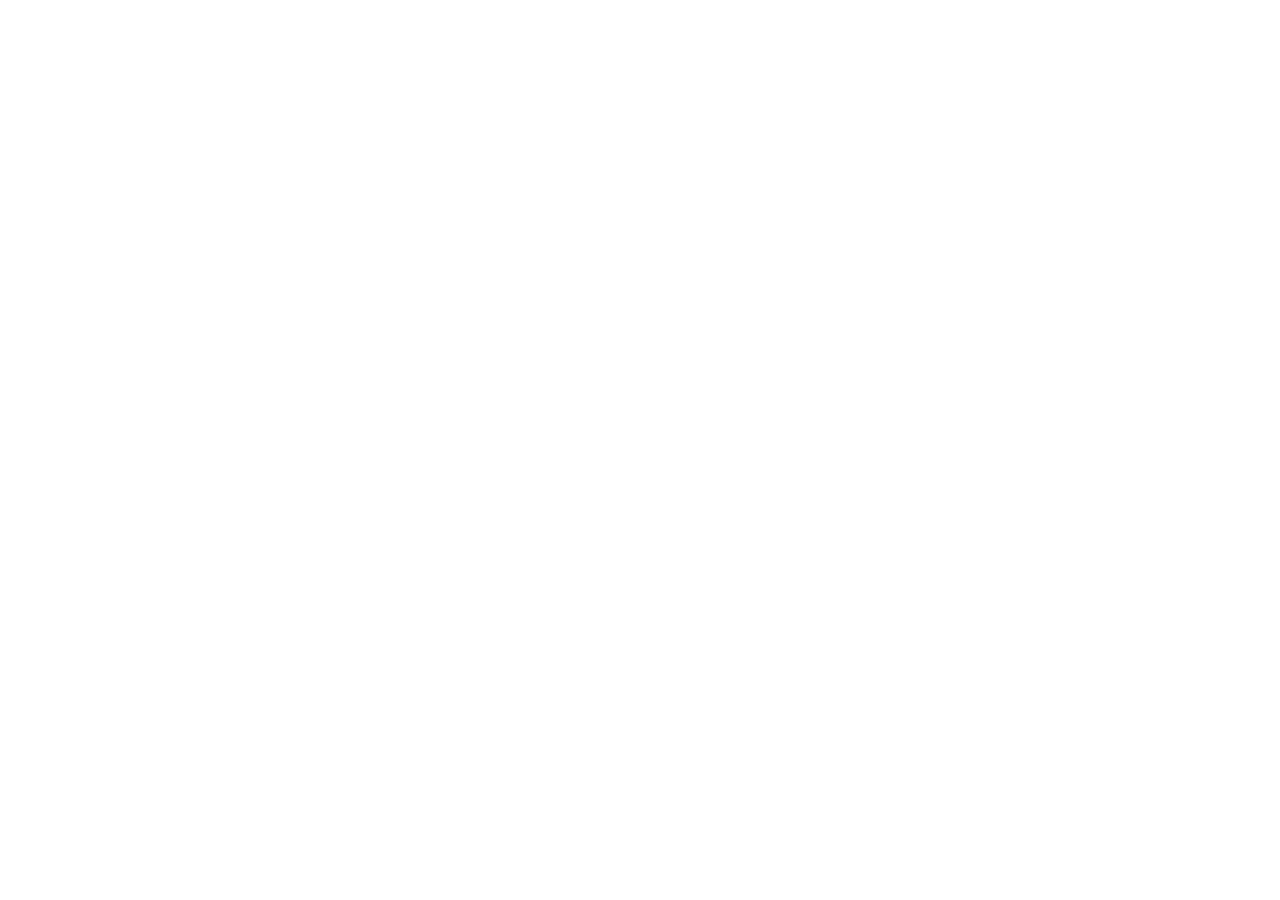
==== commit 957662ac: "Rebrand project as OrthoLens AI" ====
--- a/frontend/about.html
+++ b/frontend/about.html
@@ -3,7 +3,7 @@
   <head>
     <meta charset="UTF-8" />
     <meta name="viewport" content="width=device-width, initial-scale=1.0" />
-    <title>MediScan | About Us</title>
+    <title>OrthoLens AI | About Ustitle>
     <link rel="stylesheet" href="styles.css" />
     <link rel="stylesheet" href="footer-styles.css" />
     <link rel="preconnect" href="https://fonts.googleapis.com">
@@ -624,9 +624,9 @@
         <div class="container">
           <div class="about-hero-content">
             <p class="about-subtitle">Our Story</p>
-            <h1 class="about-title">Revolutionizing Medical Imaging Analysis</h1>
+            <h1 class="about-title">Exploring AI-Assisted Bone X-ray Analysis</h1>
             <p class="about-description">
-              Using advanced artificial intelligence and machine learning to transform how healthcare professionals detect, diagnose, and treat medical conditions with unparalleled speed and accuracy.
+              OrthoLens AI explores computer vision and machine learning techniques for bone X-ray analysis, with a focus on fracture detection, estimation tasks, and explainable results.
             </p>
           </div>
         </div>
@@ -647,10 +647,10 @@
               </div>
               <h3 class="mv-title">Our Mission</h3>
               <p class="mv-text">
-                To leverage cutting-edge AI technology to improve bone fracture detection accuracy, reduce diagnostic time, and enhance patient outcomes by providing healthcare professionals with reliable, accessible diagnostic support tools.
+                To develop an accessible AI-assisted workflow for analyzing bone X-rays and presenting model predictions in a clear and interpretable format.
               </p>
               <p class="mv-text">
-                We believe in democratizing access to advanced medical diagnostic capabilities, making them available to healthcare providers everywhere, regardless of resource constraints or geographical location.
+                The project aims to make experimentation with AI-based bone X-ray analysis accessible through a simple web interface.
               </p>
             </div>
 
@@ -660,10 +660,10 @@
               </div>
               <h3 class="mv-title">Our Vision</h3>
               <p class="mv-text">
-                To create a world where AI seamlessly integrates with medical expertise, where cutting-edge technology enhances human capabilities rather than replacing them, enabling more accurate and timely diagnoses for patients worldwide.
+                The project explores how AI can assist image analysis while keeping professional human interpretation at the center of medical decision-making.
               </p>
               <p class="mv-text">
-                We envision a healthcare future where bone fractures are identified with near-perfect accuracy in seconds, reducing patient suffering and improving treatment outcomes across all healthcare settings.
+                The long-term goal is to build and evaluate reliable computer-vision models for bone X-ray analysis without overstating their clinical capabilities.
               </p>
             </div>
           </div>
@@ -685,7 +685,7 @@
               </div>
               <h3 class="value-title">Innovation</h3>
               <p class="value-description">
-                We continuously push the boundaries of AI technology to develop cutting-edge solutions that address real medical challenges and improve healthcare delivery systems.
+                We iteratively develop and evaluate computer-vision techniques for practical bone X-ray analysis tasks.
               </p>
             </div>
 
@@ -695,7 +695,7 @@
               </div>
               <h3 class="value-title">Reliability</h3>
               <p class="value-description">
-                We are committed to developing robust, accurate, and dependable medical diagnostic tools that healthcare professionals can trust with their patients' wellbeing.
+                We aim to evaluate models transparently and clearly communicate their limitations rather than presenting experimental predictions as medical diagnoses.
               </p>
             </div>
 
@@ -705,7 +705,7 @@
               </div>
               <h3 class="value-title">Accessibility</h3>
               <p class="value-description">
-                We believe in making advanced diagnostic technology accessible to medical professionals everywhere, regardless of resource constraints or geographical barriers.
+                The project focuses on making AI-assisted X-ray analysis accessible for learning, experimentation, and research.
               </p>
             </div>
 
@@ -725,7 +725,7 @@
               </div>
               <h3 class="value-title">Security</h3>
               <p class="value-description">
-                We are dedicated to maintaining the highest standards of data security and privacy protections, ensuring complete confidentiality of all medical information.
+                The application is designed to avoid committing uploaded images and generated results to the source repository. Users should avoid uploading identifiable patient information.
               </p>
             </div>
 
@@ -735,7 +735,7 @@
               </div>
               <h3 class="value-title">Collaboration</h3>
               <p class="value-description">
-                We foster partnerships with healthcare institutions, researchers, and technology providers to continuously enhance our solutions and drive industry-wide innovation.
+                The project can be extended with additional datasets, models, evaluation experiments, and explainability techniques.
               </p>
             </div>
           </div>
@@ -747,7 +747,7 @@
         <div class="container">
           <div class="section-header">
             <h2 class="section-title">Our Journey</h2>
-            <p class="section-subtitle">The evolution of MediScan from concept to reality</p>
+            <p class="section-subtitle">The evolution of OrthoLens AI from concept to reality</p>
           </div>
 
           <div class="timeline">
@@ -765,7 +765,7 @@
               <div class="timeline-content">
                 <h3 class="timeline-title">Prototype Development</h3>
                 <p class="timeline-description">
-                  The first prototype of MediScan was developed with our YOLOv8-based detection algorithm. Initial testing with selected medical partners showed promising results with 95% accuracy.
+                  OrthoLens AI was developed as an AI-assisted platform for analyzing bone X-rays, with a focus on fracture detection and explainable medical image analysis.
                 </p>
               </div>
               <div class="timeline-year">2023</div>
@@ -775,7 +775,7 @@
               <div class="timeline-content">
                 <h3 class="timeline-title">Expanded Capabilities</h3>
                 <p class="timeline-description">
-                  Enhanced our AI model with Grad CAM visualization for better interpretability. We expanded detection capabilities to cover multiple types of fractures with improved accuracy reaching 97%.
+                  Enhanced our AI model with Grad CAM visualization for better interpretability. We expanded detection capabilities to cover multiple types of fractures with improved accuracy reaching ongoing.
                 </p>
               </div>
               <div class="timeline-year">2024</div>
@@ -785,7 +785,7 @@
               <div class="timeline-content">
                 <h3 class="timeline-title">Official Launch</h3>
                 <p class="timeline-description">
-                  Official release of the comprehensive MediScan platform with web-based access, making our technology available to medical professionals worldwide with 99.8% accuracy.
+                  The OrthoLens AI platform brings bone X-ray analysis into a web-based workflow, providing model predictions and visual explanations to support further review.
                 </p>
               </div>
               <div class="timeline-year">2025</div>
@@ -798,8 +798,8 @@
       <section class="about-section bg-light">
         <div class="container">
           <div class="section-header">
-            <h2 class="section-title">Our Impact</h2>
-            <p class="section-subtitle">The real-world difference we're making in healthcare</p>
+            <h2 class="section-title">Project Capabilities</h2>
+            <p class="section-subtitle">Current capabilities of the OrthoLens AI project</p>
           </div>
 
           <div class="stats-row">
@@ -807,32 +807,32 @@
               <div class="stat-icon">
                 <i class="fas fa-x-ray"></i>
               </div>
-              <div class="stat-number">10,000+</div>
-              <div class="stat-label">X-rays Analyzed</div>
+              <div class="stat-number">AI</div>
+              <div class="stat-label">Analysis Pipeline</div>
             </div>
 
             <div class="stat-block">
               <div class="stat-icon">
                 <i class="fas fa-hospital-user"></i>
               </div>
-              <div class="stat-number">500+</div>
-              <div class="stat-label">Healthcare Professionals</div>
+              <div class="stat-number">3+</div>
+              <div class="stat-label">Core Analysis Tasks</div>
             </div>
 
             <div class="stat-block">
               <div class="stat-icon">
                 <i class="fas fa-hospital"></i>
               </div>
-              <div class="stat-number">42</div>
-              <div class="stat-label">Partner Hospitals</div>
+              <div class="stat-number">1</div>
+              <div class="stat-label">Web Interface</div>
             </div>
 
             <div class="stat-block">
               <div class="stat-icon">
                 <i class="fas fa-check-circle"></i>
               </div>
-              <div class="stat-number">99.8%</div>
-              <div class="stat-label">Detection Accuracy</div>
+              <div class="stat-number">Evaluation Pending</div>
+              <div class="stat-label">Evaluation Status</div>
             </div>
           </div>
 
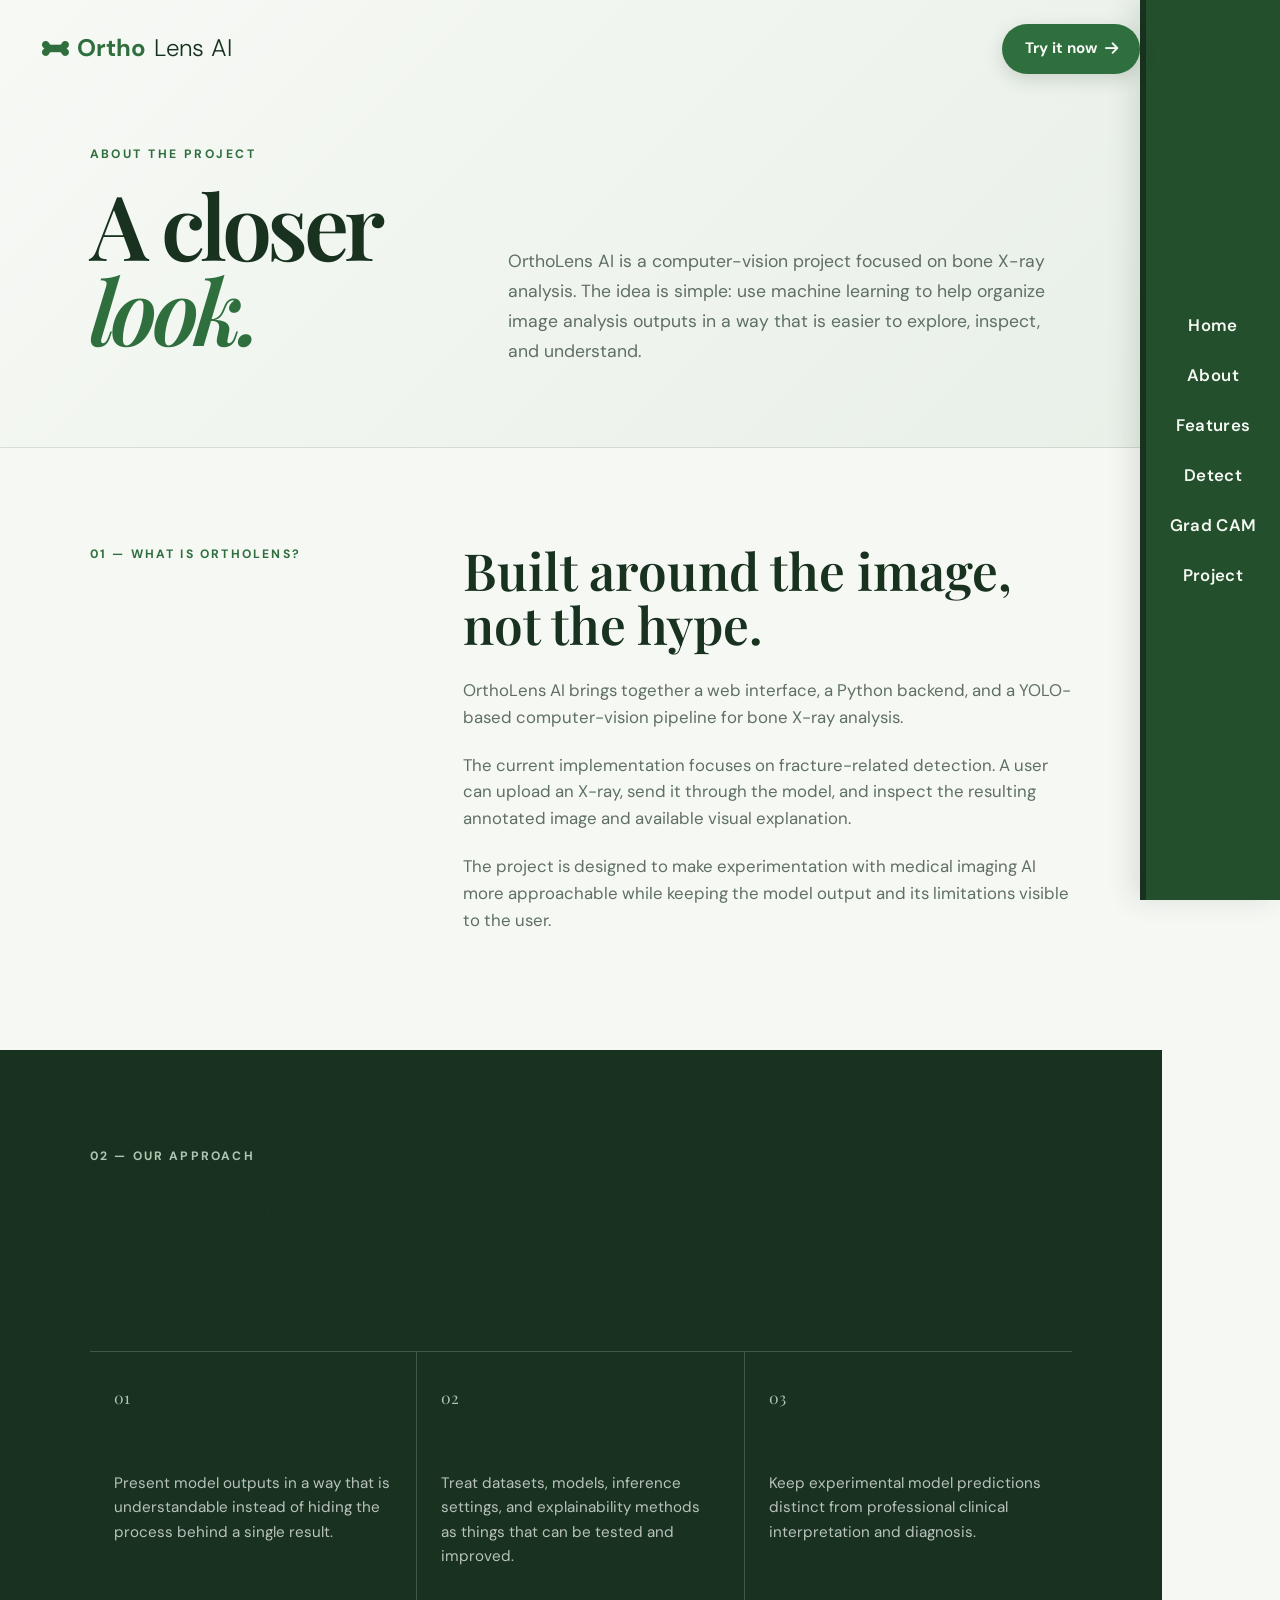
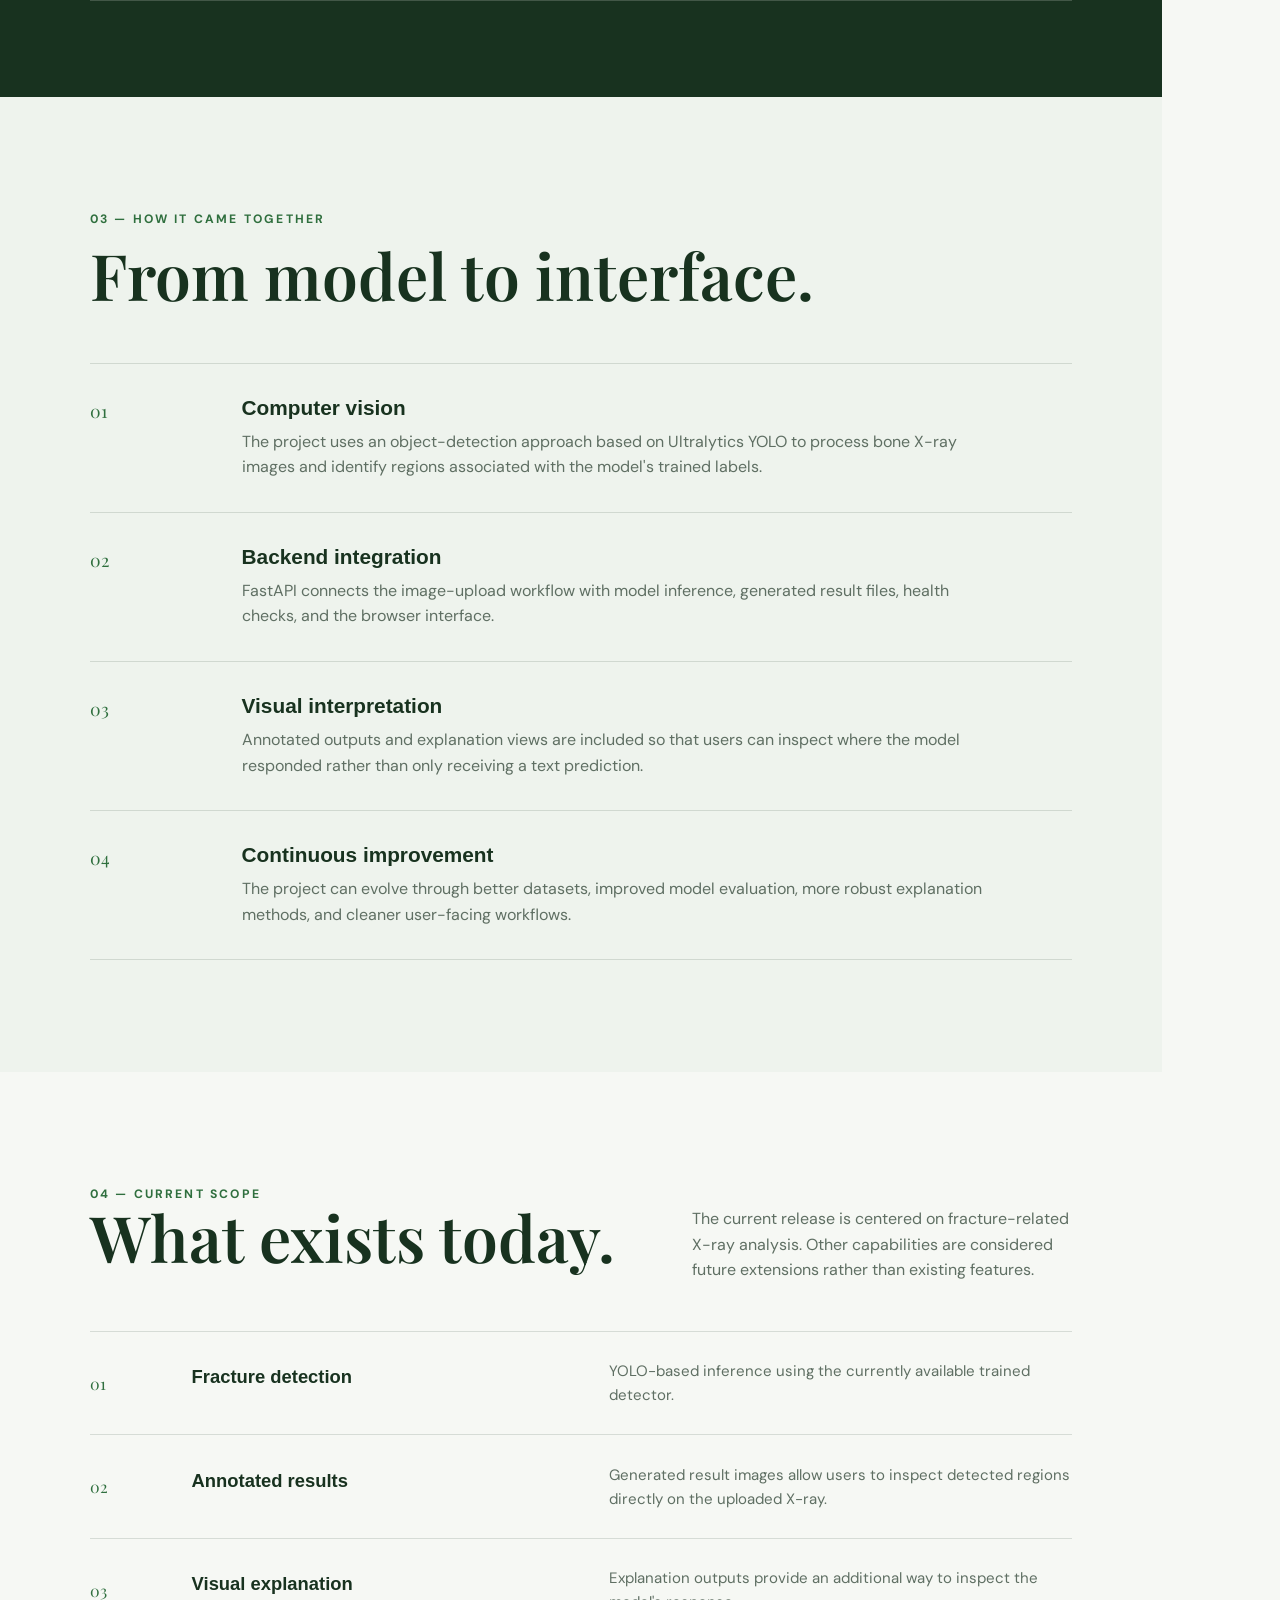
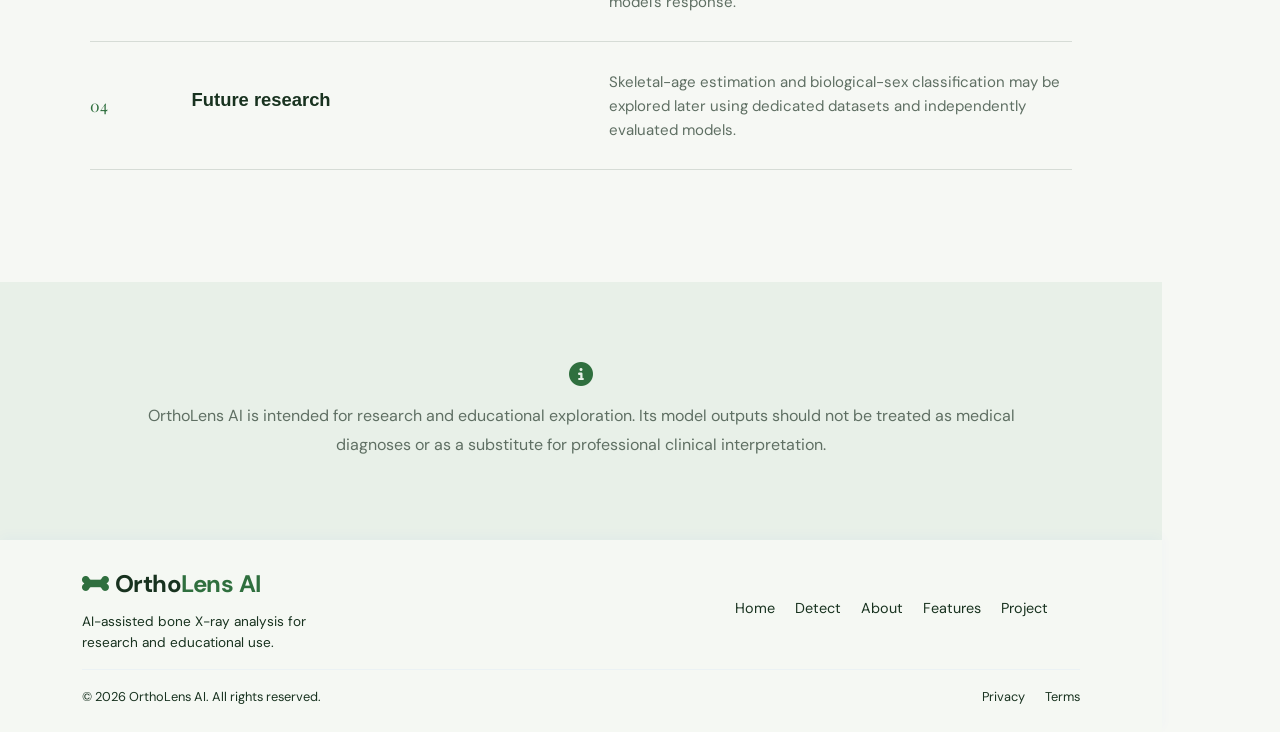
==== commit ba012108: "Polish OrthoLens AI project and update website" ====
--- a/frontend/about.html
+++ b/frontend/about.html
@@ -1,876 +1,735 @@
 <!DOCTYPE html>
 <html lang="en">
-  <head>
-    <meta charset="UTF-8" />
-    <meta name="viewport" content="width=device-width, initial-scale=1.0" />
-    <title>OrthoLens AI | About Ustitle>
-    <link rel="stylesheet" href="styles.css" />
-    <link rel="stylesheet" href="footer-styles.css" />
-    <link rel="preconnect" href="https://fonts.googleapis.com">
-    <link rel="preconnect" href="https://fonts.gstatic.com" crossorigin>
-    <link href="https://fonts.googleapis.com/css2?family=Inter:wght@300;400;500;600;700;800&display=swap" rel="stylesheet">
-    <link rel="stylesheet" href="https://cdnjs.cloudflare.com/ajax/libs/font-awesome/5.15.4/css/all.min.css" />
-    <style>
-      /* Custom About Page Styles */
+<head>
+  <meta charset="UTF-8" />
+  <meta name="viewport" content="width=device-width, initial-scale=1.0" />
+
+  <title>OrthoLens AI — About</title>
+
+  <link rel="stylesheet" href="styles.css" />
+  <link rel="stylesheet" href="footer-styles.css" />
+
+  <link
+    rel="stylesheet"
+    href="https://cdnjs.cloudflare.com/ajax/libs/font-awesome/6.4.0/css/all.min.css"
+  />
+
+  <link rel="preconnect" href="https://fonts.googleapis.com">
+  <link rel="preconnect" href="https://fonts.gstatic.com" crossorigin>
+
+  <link
+    href="https://fonts.googleapis.com/css2?family=DM+Sans:wght@400;500;600;700&family=Playfair+Display:wght@500;600;700&display=swap"
+    rel="stylesheet"
+  />
+
+  <style>
+    :root {
+      --green: #2F6F3E;
+      --green-dark: #18321F;
+      --green-soft: #E8F0E8;
+      --cream: #F6F8F4;
+      --paper: #EEF3ED;
+      --ink: #18321F;
+      --muted: #5F6F63;
+      --line: rgba(24, 50, 31, 0.14);
+      --white: #FFFFFF;
+    }
+
+    * {
+      margin: 0;
+      padding: 0;
+      box-sizing: border-box;
+    }
+
+    html {
+      scroll-behavior: smooth;
+    }
+
+    body {
+      font-family: "DM Sans", sans-serif;
+      background: var(--cream);
+      color: var(--ink);
+      line-height: 1.7;
+      overflow-x: hidden;
+    }
+
+    /* HERO */
+
+    .about-hero {
+      padding: 9rem 7vw 5rem;
+      background:
+        linear-gradient(
+          135deg,
+          #F7F9F5 0%,
+          #E8F0E8 100%
+        );
+      border-bottom: 1px solid var(--line);
+    }
+
+    .about-hero-inner {
+      max-width: 1200px;
+      margin: 0 auto;
+      display: grid;
+      grid-template-columns: 0.75fr 1.25fr;
+      gap: 5rem;
+      align-items: end;
+    }
+
+    .about-label {
+      font-size: 0.76rem;
+      text-transform: uppercase;
+      letter-spacing: 0.2em;
+      font-weight: 700;
+      color: var(--green);
+    }
+
+    .about-hero h1 {
+      font-family: "Playfair Display", serif;
+      font-size: clamp(3.5rem, 7vw, 7rem);
+      line-height: 0.95;
+      font-weight: 600;
+      letter-spacing: -0.05em;
+      margin-top: 1rem;
+    }
+
+    .about-hero h1 span {
+      display: block;
+      font-style: italic;
+      color: var(--green);
+    }
+
+    .about-hero-copy {
+      max-width: 650px;
+      color: var(--muted);
+      font-size: 1.1rem;
+    }
+
+    /* INTRO */
+
+    .about-intro {
+      max-width: 1200px;
+      margin: 0 auto;
+      padding: 6rem 7vw;
+    }
+
+    .intro-grid {
+      display: grid;
+      grid-template-columns: 0.65fr 1.35fr;
+      gap: 5rem;
+    }
+
+    .section-kicker {
+      font-size: 0.76rem;
+      text-transform: uppercase;
+      letter-spacing: 0.18em;
+      color: var(--green);
+      font-weight: 700;
+    }
+
+    .intro-main h2 {
+      font-family: "Playfair Display", serif;
+      font-size: clamp(2.4rem, 4vw, 4.3rem);
+      line-height: 1.05;
+      font-weight: 600;
+      margin-bottom: 1.6rem;
+    }
+
+    .intro-main p {
+      color: var(--muted);
+      font-size: 1.05rem;
+      margin-bottom: 1.3rem;
+      max-width: 780px;
+    }
+
+    /* PRINCIPLES */
+
+    .principles {
+      background: var(--green-dark);
+      color: var(--white);
+      padding: 6rem 7vw;
+    }
+
+    .principles-inner {
+      max-width: 1200px;
+      margin: 0 auto;
+    }
+
+    .principles-heading {
+      max-width: 700px;
+      margin-bottom: 3.5rem;
+    }
+
+    .principles-heading .section-kicker {
+      color: #AFC6B4;
+    }
+
+    .principles-heading h2 {
+      font-family: "Playfair Display", serif;
+      font-size: clamp(2.6rem, 4.5vw, 4.8rem);
+      line-height: 1;
+      font-weight: 600;
+      margin-top: 0.8rem;
+    }
+
+    .principles-grid {
+      display: grid;
+      grid-template-columns: repeat(3, 1fr);
+      border-top: 1px solid rgba(255, 255, 255, 0.18);
+      border-bottom: 1px solid rgba(255, 255, 255, 0.18);
+    }
+
+    .principle {
+      padding: 2rem 1.5rem;
+      border-right: 1px solid rgba(255, 255, 255, 0.18);
+    }
+
+    .principle:last-child {
+      border-right: none;
+    }
+
+    .principle-number {
+      color: #AFC6B4;
+      font-family: "Playfair Display", serif;
+      font-size: 1rem;
+      margin-bottom: 1.5rem;
+    }
+
+    .principle h3 {
+      font-size: 1.2rem;
+      margin-bottom: 0.8rem;
+    }
+
+    .principle p {
+      color: rgba(255, 255, 255, 0.7);
+      font-size: 0.95rem;
+    }
+
+    /* STORY */
+
+    .story {
+      padding: 7rem 7vw;
+      background: var(--paper);
+    }
+
+    .story-inner {
+      max-width: 1100px;
+      margin: 0 auto;
+    }
+
+    .story-heading {
+      margin-bottom: 3.5rem;
+    }
+
+    .story-heading h2 {
+      font-family: "Playfair Display", serif;
+      font-size: clamp(2.8rem, 5vw, 5rem);
+      line-height: 1;
+      font-weight: 600;
+      margin-top: 0.8rem;
+    }
+
+    .story-row {
+      display: grid;
+      grid-template-columns: 120px 1fr;
+      gap: 2rem;
+      padding: 2rem 0;
+      border-top: 1px solid var(--line);
+    }
+
+    .story-row:last-child {
+      border-bottom: 1px solid var(--line);
+    }
+
+    .story-index {
+      font-family: "Playfair Display", serif;
+      font-size: 1.1rem;
+      color: var(--green);
+    }
+
+    .story-row h3 {
+      font-size: 1.3rem;
+      margin-bottom: 0.5rem;
+    }
+
+    .story-row p {
+      color: var(--muted);
+      max-width: 750px;
+    }
+
+    /* CURRENT SCOPE */
+
+    .scope {
+      padding: 7rem 7vw;
+      background: var(--cream);
+    }
+
+    .scope-inner {
+      max-width: 1200px;
+      margin: 0 auto;
+    }
+
+    .scope-header {
+      display: flex;
+      justify-content: space-between;
+      gap: 3rem;
+      align-items: end;
+      margin-bottom: 3rem;
+    }
+
+    .scope-header h2 {
+      font-family: "Playfair Display", serif;
+      font-size: clamp(2.8rem, 5vw, 5rem);
+      line-height: 1;
+      font-weight: 600;
+    }
+
+    .scope-header p {
+      max-width: 380px;
+      color: var(--muted);
+    }
+
+    .scope-list {
+      border-top: 1px solid var(--line);
+    }
+
+    .scope-item {
+      display: grid;
+      grid-template-columns: 70px 1fr 1.2fr;
+      gap: 2rem;
+      padding: 1.7rem 0;
+      border-bottom: 1px solid var(--line);
+      align-items: center;
+    }
+
+    .scope-item-number {
+      color: var(--green);
+      font-family: "Playfair Display", serif;
+    }
+
+    .scope-item h3 {
+      font-size: 1.15rem;
+    }
+
+    .scope-item p {
+      color: var(--muted);
+      font-size: 0.94rem;
+    }
+
+    /* NOTE */
+
+    .about-note {
+      padding: 5rem 7vw;
+      background: var(--green-soft);
+    }
+
+    .about-note-inner {
+      max-width: 900px;
+      margin: 0 auto;
+      text-align: center;
+    }
+
+    .about-note-inner i {
+      color: var(--green);
+      font-size: 1.5rem;
+      margin-bottom: 1rem;
+    }
+
+    .about-note-inner p {
+      color: var(--muted);
+      font-size: 1rem;
+      line-height: 1.8;
+    }
+
+    /* RESPONSIVE */
+
+    @media (max-width: 900px) {
+      .about-hero-inner,
+      .intro-grid {
+        grid-template-columns: 1fr;
+        gap: 2rem;
+      }
+
+      .principles-grid {
+        grid-template-columns: 1fr;
+      }
+
+      .principle {
+        border-right: none;
+        border-bottom: 1px solid rgba(255, 255, 255, 0.18);
+      }
+
+      .principle:last-child {
+        border-bottom: none;
+      }
+
+      .scope-header {
+        display: block;
+      }
+
+      .scope-header p {
+        margin-top: 1rem;
+      }
+
+      .scope-item {
+        grid-template-columns: 50px 1fr;
+      }
+
+      .scope-item p {
+        grid-column: 2;
+      }
+    }
+
+    @media (max-width: 600px) {
+      .about-hero,
+      .about-intro,
+      .principles,
+      .story,
+      .scope,
+      .about-note {
+        padding-left: 1.25rem;
+        padding-right: 1.25rem;
+      }
+
       .about-hero {
-        padding: 12rem 0 6rem;
-        position: relative;
-        overflow: hidden;
-        background: linear-gradient(135deg, var(--surface-2) 0%, var(--white) 100%);
-      }
-      
-      .about-hero-shape {
-        position: absolute;
-        top: -50%;
-        right: -20%;
-        width: 80%;
-        height: 200%;
-        background: radial-gradient(circle at center, rgba(0, 98, 255, 0.05) 0%, rgba(234, 239, 255, 0) 70%);
-        border-radius: 50%;
-        z-index: 0;
-        animation: float 10s ease-in-out infinite;
-      }
-      
-      .about-hero-content {
-        position: relative;
-        z-index: 1;
-        max-width: 800px;
-        margin: 0 auto;
-        text-align: center;
-      }
-      
-      .about-subtitle {
-        font-size: 1.25rem;
-        color: var(--primary);
-        margin-bottom: 1rem;
-        font-weight: 600;
-        letter-spacing: 1px;
-        text-transform: uppercase;
-      }
-      
-      .about-title {
-        font-size: 3rem;
-        line-height: 1.2;
-        margin-bottom: 1.5rem;
-        font-weight: 800;
-        background: linear-gradient(90deg, var(--text) 0%, var(--primary) 100%);
-        -webkit-background-clip: text;
-        -webkit-text-fill-color: transparent;
-      }
-      
-      .about-description {
-        font-size: 1.25rem;
-        color: var(--text-light);
-        margin-bottom: 2.5rem;
-        max-width: 700px;
-        margin-left: auto;
-        margin-right: auto;
-      }
-      
-      .about-section {
-        padding: 6rem 0;
-        position: relative;
-      }
-      
-      .about-section.bg-light {
-        background-color: var(--surface-2);
-      }
-      
-      .section-header {
-        text-align: center;
-        max-width: 700px;
-        margin: 0 auto 4rem;
-      }
-      
-      .section-title {
-        font-size: 2.5rem;
-        font-weight: 700;
-        margin-bottom: 1rem;
-        color: var(--text);
-      }
-      
-      .section-subtitle {
-        font-size: 1.1rem;
-        color: var(--text-light);
-      }
-      
-      /* Mission & Vision Styles - Modern Flowing Design */
-      .mission-vision-container {
-        display: grid;
-        grid-template-columns: repeat(2, 1fr);
-        gap: 6rem;
-        margin-bottom: 4rem;
-        position: relative;
-      }
-      
-      .mission-vision-container::after {
-        content: "";
-        position: absolute;
-        top: 10%;
-        left: 50%;
-        height: 80%;
-        width: 1px;
-        background: linear-gradient(to bottom, transparent, var(--primary-light), transparent);
-      }
-      
-      .mission-content, .vision-content {
-        position: relative;
-      }
-      
-      .mv-icon {
-        display: inline-flex;
-        align-items: center;
-        justify-content: center;
-        width: 60px;
-        height: 60px;
-        margin-bottom: 1.5rem;
-        font-size: 1.75rem;
-        color: var(--primary);
-        position: relative;
-        background: none;
-      }
-      
-      .mv-icon::before {
-        content: "";
-        position: absolute;
-        width: 100%;
-        height: 100%;
-        background: linear-gradient(135deg, rgba(0, 98, 255, 0.1) 0%, rgba(0, 209, 255, 0.1) 100%);
-        border-radius: 50%;
-        transform: scale(1.2) rotate(-15deg);
-        z-index: -1;
-      }
-      
-      .mv-title {
-        font-size: 1.75rem;
-        margin-bottom: 1rem;
-        font-weight: 700;
-        color: var(--text);
-        position: relative;
-        display: inline-block;
-      }
-      
-      .mv-title::after {
-        content: "";
-        position: absolute;
-        bottom: -5px;
-        left: 0;
-        width: 40px;
-        height: 3px;
-        background: linear-gradient(90deg, var(--primary) 0%, var(--accent) 100%);
-      }
-      
-      .mv-text {
-        color: var(--text-light);
-        font-size: 1.1rem;
-        line-height: 1.6;
-      }
-      
-      /* Values Section - Modern Flowing Design */
-      .values-container {
-        display: grid;
-        grid-template-columns: repeat(6, 1fr);
-        gap: 4rem 2rem;
-      }
-      
-      .value-item {
-        grid-column: span 2;
-        position: relative;
-        transition: transform 0.3s ease;
-      }
-      
-      .value-item:hover {
-        transform: translateY(-8px);
-      }
-      
-      .value-icon {
-        width: 60px;
-        height: 60px;
-        display: flex;
-        align-items: center;
-        justify-content: center;
-        margin-bottom: 1.5rem;
-        font-size: 1.5rem;
-        position: relative;
-        color: var(--primary);
-      }
-      
-      .value-icon::before {
-        content: "";
-        position: absolute;
-        width: 100%;
-        height: 100%;
-        background: linear-gradient(135deg, rgba(0, 98, 255, 0.08) 0%, rgba(0, 209, 255, 0.08) 100%);
-        border-radius: 50%;
-        transform: scale(1.2);
-        z-index: -1;
-      }
-      
-      .value-icon::after {
-        content: "";
-        position: absolute;
-        width: 100%;
-        height: 2px;
-        background: linear-gradient(90deg, var(--primary) 0%, transparent 100%);
-        bottom: -15px;
-        left: 0;
-      }
-      
-      .value-title {
-        font-size: 1.5rem;
-        margin-bottom: 1rem;
-        font-weight: 600;
-        color: var(--text);
-        position: relative;
-        display: inline-block;
-      }
-      
-      .value-description {
-        color: var(--text-light);
-        font-size: 1rem;
-        line-height: 1.6;
-      }
-      
-      /* Timeline Section - Modern Flowing Design */
-      .timeline {
-        position: relative;
-        max-width: 1100px;
-        margin: 3rem auto;
-        padding: 2rem 0;
-      }
-      
-      .timeline::before {
-        content: '';
-        position: absolute;
-        top: 0;
-        left: 50%;
-        margin-left: -1px;
-        width: 1px;
-        height: 100%;
-        background: linear-gradient(to bottom, transparent, var(--primary), transparent);
-      }
-      
-      .timeline-item {
-        position: relative;
-        margin-bottom: 6rem;
-        display: grid;
-        grid-template-columns: 1fr 1fr;
-        align-items: center;
-      }
-      
-      .timeline-item:last-child {
-        margin-bottom: 0;
-      }
-      
-      .timeline-item:nth-child(odd) .timeline-content {
-        grid-column: 2;
-        grid-row: 1;
-        padding-left: 4rem;
-        text-align: left;
-      }
-      
-      .timeline-item:nth-child(even) .timeline-content {
-        grid-column: 1;
-        grid-row: 1;
-        padding-right: 4rem;
-        text-align: right;
-      }
-      
-      .timeline-content {
-        position: relative;
-        transition: transform 0.3s ease;
-      }
-      
-      .timeline-item:nth-child(odd) .timeline-content:hover {
-        transform: translateX(10px);
-      }
-      
-      .timeline-item:nth-child(even) .timeline-content:hover {
-        transform: translateX(-10px);
-      }
-      
-      .timeline-year {
-        position: absolute;
-        top: 50%;
-        color: var(--primary);
-        display: flex;
-        align-items: center;
-        justify-content: center;
-        font-weight: 700;
-        transform: translateY(-50%);
-        z-index: 2;
-        font-size: 2rem;
-        background: none;
-      }
-      
-      .timeline-item:nth-child(odd) .timeline-year {
-        left: -80px;
-      }
-      
-      .timeline-item:nth-child(even) .timeline-year {
-        right: -80px;
-      }
-      
-      .timeline-item::after {
-        content: '';
-        position: absolute;
-        top: 50%;
-        left: 50%;
-        width: 20px;
-        height: 20px;
-        border-radius: 50%;
-        background: linear-gradient(135deg, var(--primary) 0%, var(--accent) 100%);
-        transform: translate(-50%, -50%);
-        z-index: 1;
-        box-shadow: 0 0 0 5px rgba(0, 98, 255, 0.1);
-      }
-      
-      .timeline-title {
-        font-size: 1.5rem;
-        margin-bottom: 0.75rem;
-        font-weight: 600;
-        color: var(--primary);
-        position: relative;
-        display: inline-block;
-      }
-      
-      .timeline-item:nth-child(odd) .timeline-title::after {
-        content: "";
-        position: absolute;
-        bottom: -5px;
-        left: 0;
-        width: 50px;
-        height: 2px;
-        background: linear-gradient(90deg, var(--primary), transparent);
-      }
-      
-      .timeline-item:nth-child(even) .timeline-title::after {
-        content: "";
-        position: absolute;
-        bottom: -5px;
-        right: 0;
-        width: 50px;
-        height: 2px;
-        background: linear-gradient(90deg, transparent, var(--primary));
-      }
-      
-      .timeline-description {
-        color: var(--text-light);
-        font-size: 1rem;
-        line-height: 1.6;
-      }
-      
-      /* Stats Section - Modern Flowing Design */
-      .stats-row {
-        display: flex;
-        flex-wrap: wrap;
-        justify-content: space-between;
-        position: relative;
-        padding: 2rem 0;
-      }
-      
-      .stat-block {
-        flex: 1;
-        min-width: 200px;
-        padding: 0 2rem;
-        margin-bottom: 2rem;
-        position: relative;
-        display: flex;
-        flex-direction: column;
-        align-items: center;
-        transition: transform 0.3s ease;
-      }
-      
-      .stat-block:hover {
-        transform: translateY(-10px);
-      }
-      
-      .stat-block::after {
-        content: "";
-        position: absolute;
-        top: 10%;
-        right: 0;
-        width: 1px;
-        height: 80%;
-        background: linear-gradient(to bottom, transparent, var(--primary-light) 30%, var(--primary-light) 70%, transparent);
-        opacity: 0.5;
-      }
-      
-      .stat-block:last-child::after {
-        display: none;
-      }
-      
-      .stat-icon {
-        position: relative;
-        width: auto;
-        height: auto;
-        border-radius: 0;
-        display: flex;
-        align-items: center;
-        justify-content: center;
-        margin-bottom: 1.2rem;
-        color: var(--primary);
-        font-size: 2.5rem;
-        background: none;
-        transform: none;
-      }
-      
-      .stat-icon::before {
-        content: "";
-        position: absolute;
-        width: 60px;
-        height: 60px;
-        background: linear-gradient(135deg, rgba(0, 98, 255, 0.05) 0%, rgba(0, 209, 255, 0.05) 100%);
-        border-radius: 50%;
-        transform: scale(1) rotate(-15deg);
-        z-index: -1;
-      }
-      
-      .stat-number {
-        font-size: 3.5rem;
-        font-weight: 800;
+        padding-top: 7.5rem;
+      }
+
+      .story-row {
+        grid-template-columns: 50px 1fr;
+        gap: 1rem;
+      }
+
+      .scope-item {
+        display: block;
+      }
+
+      .scope-item-number {
+        display: block;
         margin-bottom: 0.5rem;
-        background: linear-gradient(90deg, var(--primary) 0%, var(--accent) 100%);
-        -webkit-background-clip: text;
-        -webkit-text-fill-color: transparent;
-        line-height: 1;
-      }
-      
-      .stat-label {
-        color: var(--text-light);
-        font-size: 1.1rem;
-        font-weight: 500;
-        text-align: center;
-        position: relative;
-      }
-      
-      .stat-label::after {
-        content: "";
-        position: absolute;
-        bottom: -12px;
-        left: 50%;
-        transform: translateX(-50%);
-        width: 40px;
-        height: 2px;
-        background: linear-gradient(90deg, transparent, var(--primary), transparent);
-      }
-      
-      .team-preview {
-        margin-top: 5rem;
-        text-align: center;
-        position: relative;
-        padding-top: 3rem;
-      }
-      
-      .team-preview::before {
-        content: "";
-        position: absolute;
-        top: 0;
-        left: 50%;
-        transform: translateX(-50%);
-        width: 200px;
-        height: 1px;
-        background: linear-gradient(90deg, transparent, var(--primary-light), transparent);
-      }
-      
-      .team-cta {
-        display: inline-flex;
-        align-items: center;
-        gap: 0.75rem;
-        background: none;
-        color: var(--primary);
-        border: 1px solid var(--primary);
-        border-radius: 50px;
-        padding: 1rem 2.5rem;
-        font-size: 1.1rem;
-        font-weight: 600;
-        text-decoration: none;
-        transition: all 0.3s ease;
-        position: relative;
-        overflow: hidden;
-        z-index: 1;
-      }
-      
-      .team-cta::before {
-        content: "";
-        position: absolute;
-        top: 0;
-        left: 0;
-        width: 0;
-        height: 100%;
-        background: linear-gradient(90deg, var(--primary) 0%, var(--primary-dark) 100%);
-        transition: all 0.3s ease;
-        z-index: -1;
-      }
-      
-      .team-cta:hover {
-        color: white;
-        transform: translateY(-5px);
-        box-shadow: 0 10px 20px rgba(0, 98, 255, 0.15);
-      }
-      
-      .team-cta:hover::before {
-        width: 100%;
-      }
-      
-      @media (max-width: 992px) {
-        .about-title {
-          font-size: 2.5rem;
-        }
-        
-        .mission-vision-container {
-          grid-template-columns: 1fr;
-          gap: 4rem;
-        }
-        
-        .values-container {
-          grid-template-columns: repeat(2, 1fr);
-        }
-        
-        .value-item {
-          grid-column: span 1;
-        }
-      }
-      
-      @media (max-width: 768px) {
-        .about-hero {
-          padding: 9rem 0 4rem;
-        }
-        
-        .about-title {
-          font-size: 2.2rem;
-        }
-        
-        .about-description {
-          font-size: 1.1rem;
-        }
-        
-        .section-title {
-          font-size: 2rem;
-        }
-        
-        .values-container {
-          grid-template-columns: 1fr;
-        }
-        
-        .timeline::before {
-          left: 30px;
-        }
-        
-        .timeline-item {
-          grid-template-columns: 1fr;
-        }
-        
-        .timeline-item:nth-child(odd) .timeline-content,
-        .timeline-item:nth-child(even) .timeline-content {
-          grid-column: 1;
-          grid-row: 1;
-          padding-left: 60px;
-          padding-right: 0;
-          text-align: left;
-        }
-        
-        .timeline-item:nth-child(odd) .timeline-year,
-        .timeline-item:nth-child(even) .timeline-year {
-          left: 0;
-          top: 0;
-          transform: none;
-          width: 80px;
-        }
-        
-        .timeline-item::after {
-          left: 30px;
-        }
-        
-        .stat-block::after {
-          display: none;
-        }
-        
-        .stat-block {
-          flex-basis: 50%;
-        }
-      }
-      
-      @media (max-width: 576px) {
-        .stat-block {
-          flex-basis: 100%;
-        }
-      }
-      
-      /* Animations */
-      @keyframes float {
-        0% {
-          transform: translateY(0) rotate(0);
-        }
-        50% {
-          transform: translateY(-30px) rotate(8deg);
-        }
-        100% {
-          transform: translateY(0) rotate(0);
-        }
-      }
-    </style>
-  </head>
-
-  <body>
-    <!-- NAVIGATION PLACEHOLDER -->
-    <div id="nav-placeholder"></div>
-
-    <!-- CONTENT SECTIONS -->
-    <main class="about-page">
-      <!-- ABOUT HERO SECTION -->
-      <section class="about-hero">
-        <div class="about-hero-shape"></div>
-        <div class="container">
-          <div class="about-hero-content">
-            <p class="about-subtitle">Our Story</p>
-            <h1 class="about-title">Exploring AI-Assisted Bone X-ray Analysis</h1>
-            <p class="about-description">
-              OrthoLens AI explores computer vision and machine learning techniques for bone X-ray analysis, with a focus on fracture detection, estimation tasks, and explainable results.
-            </p>
-          </div>
-        </div>
-      </section>
-
-      <!-- MISSION & VISION SECTION -->
-      <section class="about-section">
-        <div class="container">
-          <div class="section-header">
-            <h2 class="section-title">Mission & Vision</h2>
-            <p class="section-subtitle">Our purpose and driving ambition in healthcare innovation</p>
-          </div>
-
-          <div class="mission-vision-container">
-            <div class="mission-content">
-              <div class="mv-icon">
-                <i class="fas fa-bullseye"></i>
-              </div>
-              <h3 class="mv-title">Our Mission</h3>
-              <p class="mv-text">
-                To develop an accessible AI-assisted workflow for analyzing bone X-rays and presenting model predictions in a clear and interpretable format.
-              </p>
-              <p class="mv-text">
-                The project aims to make experimentation with AI-based bone X-ray analysis accessible through a simple web interface.
-              </p>
-            </div>
-
-            <div class="vision-content">
-              <div class="mv-icon">
-                <i class="fas fa-eye"></i>
-              </div>
-              <h3 class="mv-title">Our Vision</h3>
-              <p class="mv-text">
-                The project explores how AI can assist image analysis while keeping professional human interpretation at the center of medical decision-making.
-              </p>
-              <p class="mv-text">
-                The long-term goal is to build and evaluate reliable computer-vision models for bone X-ray analysis without overstating their clinical capabilities.
-              </p>
-            </div>
-          </div>
-        </div>
-      </section>
-
-      <!-- CORE VALUES SECTION -->
-      <section class="about-section bg-light">
-        <div class="container">
-          <div class="section-header">
-            <h2 class="section-title">Our Core Values</h2>
-            <p class="section-subtitle">The principles that guide everything we do</p>
-          </div>
-
-          <div class="values-container">
-            <div class="value-item">
-              <div class="value-icon">
-                <i class="fas fa-microscope"></i>
-              </div>
-              <h3 class="value-title">Innovation</h3>
-              <p class="value-description">
-                We iteratively develop and evaluate computer-vision techniques for practical bone X-ray analysis tasks.
-              </p>
-            </div>
-
-            <div class="value-item">
-              <div class="value-icon">
-                <i class="fas fa-shield-alt"></i>
-              </div>
-              <h3 class="value-title">Reliability</h3>
-              <p class="value-description">
-                We aim to evaluate models transparently and clearly communicate their limitations rather than presenting experimental predictions as medical diagnoses.
-              </p>
-            </div>
-
-            <div class="value-item">
-              <div class="value-icon">
-                <i class="fas fa-users"></i>
-              </div>
-              <h3 class="value-title">Accessibility</h3>
-              <p class="value-description">
-                The project focuses on making AI-assisted X-ray analysis accessible for learning, experimentation, and research.
-              </p>
-            </div>
-
-            <div class="value-item">
-              <div class="value-icon">
-                <i class="fas fa-heartbeat"></i>
-              </div>
-              <h3 class="value-title">Patient-Centered</h3>
-              <p class="value-description">
-                We place patients at the heart of everything we do, designing our solutions to ultimately improve their care, recovery, and quality of life.
-              </p>
-            </div>
-
-            <div class="value-item">
-              <div class="value-icon">
-                <i class="fas fa-lock"></i>
-              </div>
-              <h3 class="value-title">Security</h3>
-              <p class="value-description">
-                The application is designed to avoid committing uploaded images and generated results to the source repository. Users should avoid uploading identifiable patient information.
-              </p>
-            </div>
-
-            <div class="value-item">
-              <div class="value-icon">
-                <i class="fas fa-handshake"></i>
-              </div>
-              <h3 class="value-title">Collaboration</h3>
-              <p class="value-description">
-                The project can be extended with additional datasets, models, evaluation experiments, and explainability techniques.
-              </p>
-            </div>
-          </div>
-        </div>
-      </section>
-
-      <!-- TIMELINE SECTION -->
-      <section class="about-section">
-        <div class="container">
-          <div class="section-header">
-            <h2 class="section-title">Our Journey</h2>
-            <p class="section-subtitle">The evolution of OrthoLens AI from concept to reality</p>
-          </div>
-
-          <div class="timeline">
-            <div class="timeline-item">
-              <div class="timeline-content">
-                <h3 class="timeline-title">Research Begins</h3>
-                <p class="timeline-description">
-                  Initial research on leveraging deep learning for bone fracture detection. Our team compiled and annotated our first dataset of X-ray images to begin training our AI models.
-                </p>
-              </div>
-              <div class="timeline-year">2022</div>
-            </div>
-
-            <div class="timeline-item">
-              <div class="timeline-content">
-                <h3 class="timeline-title">Prototype Development</h3>
-                <p class="timeline-description">
-                  OrthoLens AI was developed as an AI-assisted platform for analyzing bone X-rays, with a focus on fracture detection and explainable medical image analysis.
-                </p>
-              </div>
-              <div class="timeline-year">2023</div>
-            </div>
-
-            <div class="timeline-item">
-              <div class="timeline-content">
-                <h3 class="timeline-title">Expanded Capabilities</h3>
-                <p class="timeline-description">
-                  Enhanced our AI model with Grad CAM visualization for better interpretability. We expanded detection capabilities to cover multiple types of fractures with improved accuracy reaching ongoing.
-                </p>
-              </div>
-              <div class="timeline-year">2024</div>
-            </div>
-
-            <div class="timeline-item">
-              <div class="timeline-content">
-                <h3 class="timeline-title">Official Launch</h3>
-                <p class="timeline-description">
-                  The OrthoLens AI platform brings bone X-ray analysis into a web-based workflow, providing model predictions and visual explanations to support further review.
-                </p>
-              </div>
-              <div class="timeline-year">2025</div>
-            </div>
-          </div>
-        </div>
-      </section>
-
-      <!-- STATS SECTION -->
-      <section class="about-section bg-light">
-        <div class="container">
-          <div class="section-header">
-            <h2 class="section-title">Project Capabilities</h2>
-            <p class="section-subtitle">Current capabilities of the OrthoLens AI project</p>
-          </div>
-
-          <div class="stats-row">
-            <div class="stat-block">
-              <div class="stat-icon">
-                <i class="fas fa-x-ray"></i>
-              </div>
-              <div class="stat-number">AI</div>
-              <div class="stat-label">Analysis Pipeline</div>
-            </div>
-
-            <div class="stat-block">
-              <div class="stat-icon">
-                <i class="fas fa-hospital-user"></i>
-              </div>
-              <div class="stat-number">3+</div>
-              <div class="stat-label">Core Analysis Tasks</div>
-            </div>
-
-            <div class="stat-block">
-              <div class="stat-icon">
-                <i class="fas fa-hospital"></i>
-              </div>
-              <div class="stat-number">1</div>
-              <div class="stat-label">Web Interface</div>
-            </div>
-
-            <div class="stat-block">
-              <div class="stat-icon">
-                <i class="fas fa-check-circle"></i>
-              </div>
-              <div class="stat-number">Evaluation Pending</div>
-              <div class="stat-label">Evaluation Status</div>
-            </div>
-          </div>
-
-          <div class="team-preview">
-            <a href="team.html" class="team-cta">
-              Meet Our Team <i class="fas fa-arrow-right"></i>
-            </a>
-          </div>
-        </div>
-      </section>
-    </main>
-
-    <!-- FOOTER -->
-    <div id="footer-placeholder"></div>
-
-    <!-- Scripts -->
-    <script src="nav-handler.js"></script>
-    <script src="footer-handler.js"></script>
-    <script>
-      // Animation on scroll
-      const animatedSections = document.querySelectorAll('.mission-content, .vision-content, .value-item, .timeline-item, .stat-block');
-      
-      const observer = new IntersectionObserver((entries) => {
-        entries.forEach(entry => {
-          if (entry.isIntersecting) {
-            entry.target.style.opacity = '1';
-            entry.target.style.transform = 'translateY(0)';
-            observer.unobserve(entry.target);
-          }
-        });
-      }, { threshold: 0.15 });
-      
-      animatedSections.forEach(el => {
-        el.style.opacity = '0';
-        el.style.transform = 'translateY(30px)';
-        el.style.transition = 'opacity 0.6s ease, transform 0.6s ease';
-        observer.observe(el);
-      });
-    </script>
-  </body>
-</html>
+      }
+
+      .scope-item h3 {
+        margin-bottom: 0.4rem;
+      }
+    }
+  </style>
+</head>
+
+<body>
+
+  <!-- Shared navigation -->
+  <div id="nav-placeholder"></div>
+
+  <main>
+
+    <!-- HERO -->
+    <section class="about-hero">
+
+      <div class="about-hero-inner">
+
+        <div>
+          <div class="about-label">About the project</div>
+
+          <h1>
+            A closer
+            <span>look.</span>
+          </h1>
+        </div>
+
+        <div class="about-hero-copy">
+          OrthoLens AI is a computer-vision project focused on bone X-ray
+          analysis. The idea is simple: use machine learning to help organize
+          image analysis outputs in a way that is easier to explore, inspect,
+          and understand.
+        </div>
+
+      </div>
+
+    </section>
+
+    <!-- INTRO -->
+    <section class="about-intro">
+
+      <div class="intro-grid">
+
+        <div>
+          <div class="section-kicker">01 — What is OrthoLens?</div>
+        </div>
+
+        <div class="intro-main">
+
+          <h2>
+            Built around the image, not the hype.
+          </h2>
+
+          <p>
+            OrthoLens AI brings together a web interface, a Python backend,
+            and a YOLO-based computer-vision pipeline for bone X-ray analysis.
+          </p>
+
+          <p>
+            The current implementation focuses on fracture-related detection.
+            A user can upload an X-ray, send it through the model, and inspect
+            the resulting annotated image and available visual explanation.
+          </p>
+
+          <p>
+            The project is designed to make experimentation with medical
+            imaging AI more approachable while keeping the model output and
+            its limitations visible to the user.
+          </p>
+
+        </div>
+
+      </div>
+
+    </section>
+
+    <!-- PRINCIPLES -->
+    <section class="principles">
+
+      <div class="principles-inner">
+
+        <div class="principles-heading">
+
+          <div class="section-kicker">02 — Our approach</div>
+
+          <h2>
+            Three things guide the project.
+          </h2>
+
+        </div>
+
+        <div class="principles-grid">
+
+          <div class="principle">
+
+            <div class="principle-number">01</div>
+
+            <h3>Clarity</h3>
+
+            <p>
+              Present model outputs in a way that is understandable instead
+              of hiding the process behind a single result.
+            </p>
+
+          </div>
+
+          <div class="principle">
+
+            <div class="principle-number">02</div>
+
+            <h3>Experimentation</h3>
+
+            <p>
+              Treat datasets, models, inference settings, and explainability
+              methods as things that can be tested and improved.
+            </p>
+
+          </div>
+
+          <div class="principle">
+
+            <div class="principle-number">03</div>
+
+            <h3>Responsibility</h3>
+
+            <p>
+              Keep experimental model predictions distinct from professional
+              clinical interpretation and diagnosis.
+            </p>
+
+          </div>
+
+        </div>
+
+      </div>
+
+    </section>
+
+    <!-- STORY -->
+    <section class="story">
+
+      <div class="story-inner">
+
+        <div class="story-heading">
+
+          <div class="section-kicker">03 — How it came together</div>
+
+          <h2>
+            From model to interface.
+          </h2>
+
+        </div>
+
+        <div class="story-row">
+
+          <div class="story-index">01</div>
+
+          <div>
+            <h3>Computer vision</h3>
+            <p>
+              The project uses an object-detection approach based on
+              Ultralytics YOLO to process bone X-ray images and identify
+              regions associated with the model's trained labels.
+            </p>
+          </div>
+
+        </div>
+
+        <div class="story-row">
+
+          <div class="story-index">02</div>
+
+          <div>
+            <h3>Backend integration</h3>
+            <p>
+              FastAPI connects the image-upload workflow with model inference,
+              generated result files, health checks, and the browser interface.
+            </p>
+          </div>
+
+        </div>
+
+        <div class="story-row">
+
+          <div class="story-index">03</div>
+
+          <div>
+            <h3>Visual interpretation</h3>
+            <p>
+              Annotated outputs and explanation views are included so that
+              users can inspect where the model responded rather than only
+              receiving a text prediction.
+            </p>
+          </div>
+
+        </div>
+
+        <div class="story-row">
+
+          <div class="story-index">04</div>
+
+          <div>
+            <h3>Continuous improvement</h3>
+            <p>
+              The project can evolve through better datasets, improved model
+              evaluation, more robust explanation methods, and cleaner
+              user-facing workflows.
+            </p>
+          </div>
+
+        </div>
+
+      </div>
+
+    </section>
+
+    <!-- CURRENT SCOPE -->
+    <section class="scope">
+
+      <div class="scope-inner">
+
+        <div class="scope-header">
+
+          <div>
+            <div class="section-kicker">04 — Current scope</div>
+            <h2>What exists today.</h2>
+          </div>
+
+          <p>
+            The current release is centered on fracture-related X-ray
+            analysis. Other capabilities are considered future extensions
+            rather than existing features.
+          </p>
+
+        </div>
+
+        <div class="scope-list">
+
+          <div class="scope-item">
+
+            <div class="scope-item-number">01</div>
+
+            <h3>Fracture detection</h3>
+
+            <p>
+              YOLO-based inference using the currently available trained
+              detector.
+            </p>
+
+          </div>
+
+          <div class="scope-item">
+
+            <div class="scope-item-number">02</div>
+
+            <h3>Annotated results</h3>
+
+            <p>
+              Generated result images allow users to inspect detected regions
+              directly on the uploaded X-ray.
+            </p>
+
+          </div>
+
+          <div class="scope-item">
+
+            <div class="scope-item-number">03</div>
+
+            <h3>Visual explanation</h3>
+
+            <p>
+              Explanation outputs provide an additional way to inspect the
+              model's response.
+            </p>
+
+          </div>
+
+          <div class="scope-item">
+
+            <div class="scope-item-number">04</div>
+
+            <h3>Future research</h3>
+
+            <p>
+              Skeletal-age estimation and biological-sex classification may
+              be explored later using dedicated datasets and independently
+              evaluated models.
+            </p>
+
+          </div>
+
+        </div>
+
+      </div>
+
+    </section>
+
+    <!-- NOTE -->
+    <section class="about-note">
+
+      <div class="about-note-inner">
+
+        <i class="fas fa-info-circle"></i>
+
+        <p>
+          OrthoLens AI is intended for research and educational exploration.
+          Its model outputs should not be treated as medical diagnoses or as a
+          substitute for professional clinical interpretation.
+        </p>
+
+      </div>
+
+    </section>
+
+  </main>
+
+  <!-- Shared footer -->
+  <div id="footer-placeholder"></div>
+
+  <script src="nav-handler.js"></script>
+  <script src="footer-handler.js"></script>
+
+</body>
+</html>
--- a/frontend/styles.css
+++ b/frontend/styles.css
@@ -1,18 +1,18 @@
 :root {
   /* Modern color palette */
-  --primary: #0062FF;
-  --primary-dark: #0048c2;
-  --secondary: #EAEFFF;
-  --accent: #00D1FF;
-  --text: #15173D;
-  --text-light: #596080;
+  --primary: #2F6F3E;
+  --primary-dark: #245A31;
+  --secondary: #E8F0E8;
+  --accent: #7FAF85;
+  --text: #18321F;
+  --text-light: #5F6F63;
   --bg: #FFFFFF;
   --white: #ffffff;
   --error: #FF8A80;
   --success: #81C784;
   --bone: #FAFBFF;
   --surface-1: #FFFFFF;
-  --surface-2: #F5F7FF;
+  --surface-2: #F5F8F3;
   --shadow: 0 4px 20px rgba(0, 98, 255, 0.08);
   --card-shadow: 0 8px 30px rgba(0, 98, 255, 0.05);
   --transition: all 0.3s ease;
@@ -418,15 +418,15 @@
 }
 
 .feature:nth-child(1) .feature-icon {
-  background: linear-gradient(135deg, #4BA3FF, #0062FF);
+  background: linear-gradient(135deg, #78A982, #2F6F3E);
 }
 
 .feature:nth-child(2) .feature-icon {
-  background: linear-gradient(135deg, #00D1FF, #00A0FF);
+  background: linear-gradient(135deg, #7FAF85, #5F9469);
 }
 
 .feature:nth-child(3) .feature-icon {
-  background: linear-gradient(135deg, #5E7BFE, #3851E0);
+  background: linear-gradient(135deg, #628D6B, #356B42);
 }
 
 .feature-title {
@@ -447,7 +447,7 @@
 }
 
 .stats-container {
-  background: linear-gradient(135deg, var(--primary) 0%, #3851E0 100%);
+  background: linear-gradient(135deg, var(--primary) 0%, #356B42 100%);
   border-radius: 24px;
   padding: 4rem;
   color: var(--white);
@@ -625,7 +625,7 @@
 }
 
 .cta-container {
-  background: linear-gradient(135deg, var(--primary) 0%, #3851E0 100%);
+  background: linear-gradient(135deg, var(--primary) 0%, #356B42 100%);
   border-radius: 24px;
   padding: 5rem 3rem;
   color: var(--white);
